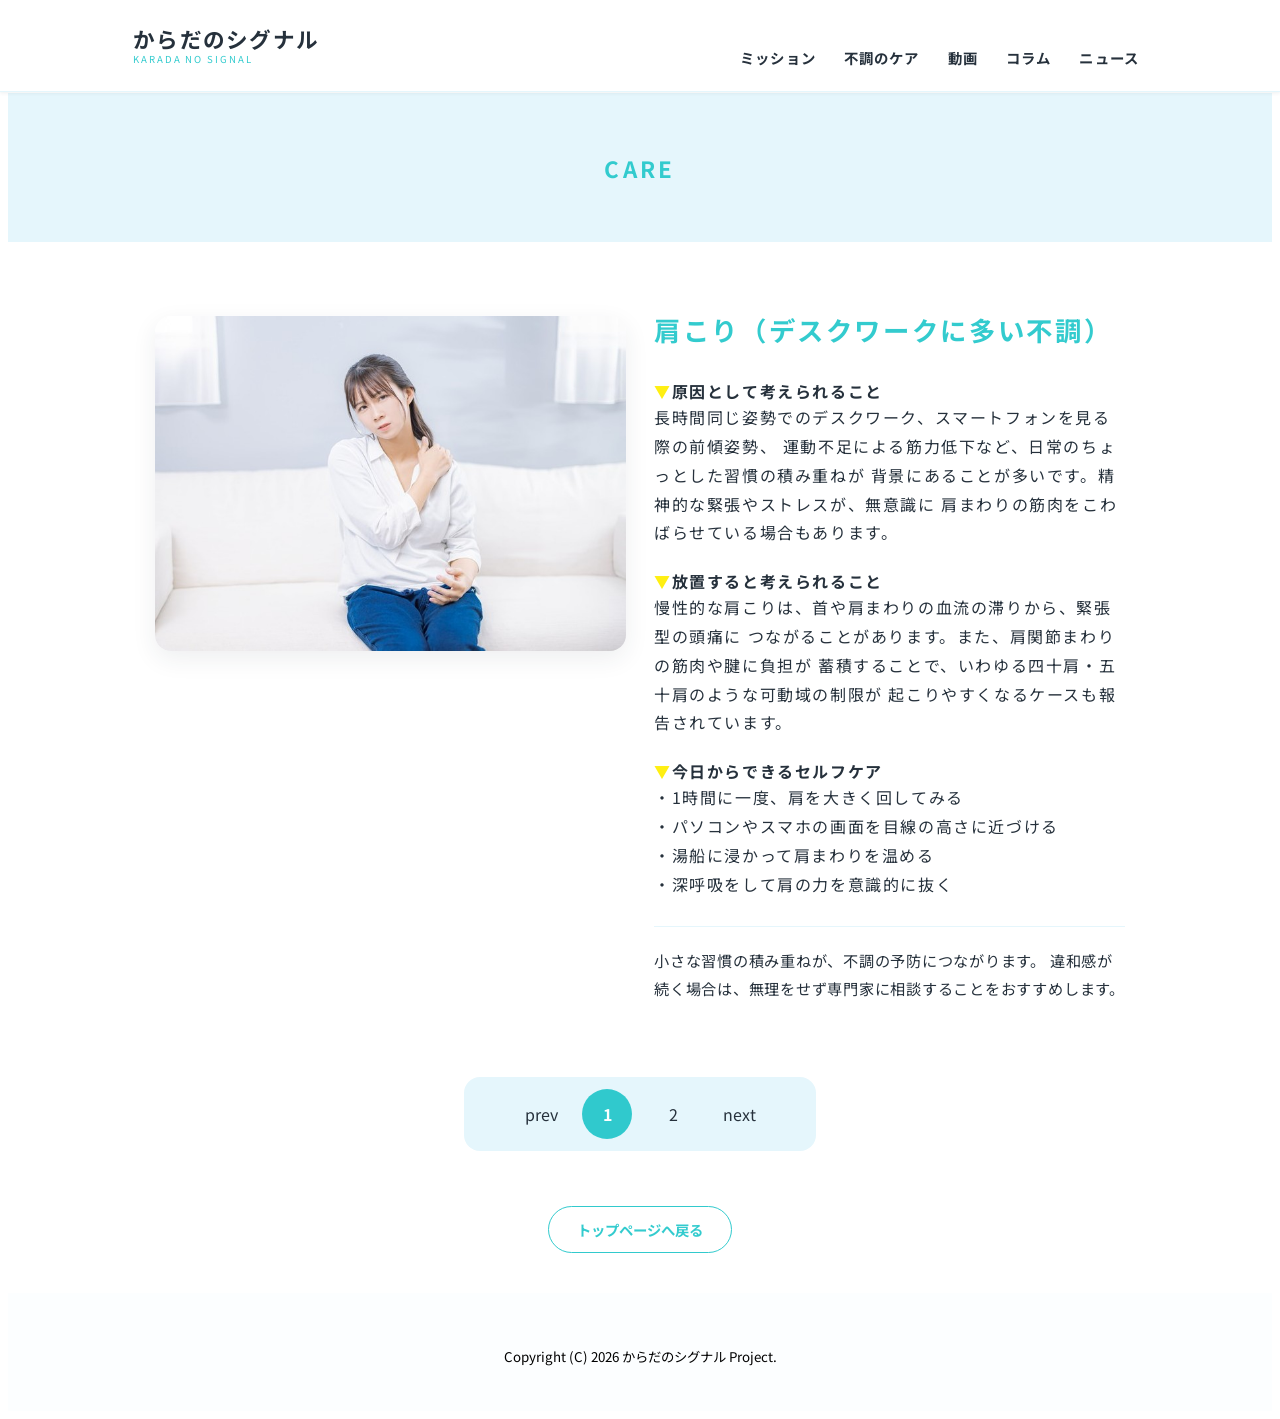
==== profile1.html @ 2588090e "first commit" ====
<!DOCTYPE html>
<html lang="ja">
<head>
    <meta charset="UTF-8">
    <meta name="viewport" content="width=device-width, initial-scale=1.0">
    <title>CARE1|からだのシグナル</title>
    <link rel="stylesheet" href="index.css">
    
    <link rel="preconnect" href="https://fonts.googleapis.com">
    <link href="https://fonts.googleapis.com/css2?family=Noto+Sans+JP:wght@400;500;700;900&family=Noto+Serif+JP:wght@500;700;900&display=swap" rel="stylesheet">
    <link rel="stylesheet" href="https://cdnjs.cloudflare.com/ajax/libs/font-awesome/6.5.1/css/all.min.css">
</head>

<body id="top">
    <header>
        <div class="header__inner">
            <a href="./index.html#top" class="logomark">
                からだのシグナル
                <small>KARADA NO SIGNAL</small>
            </a>

            <button class="hamburger" id="hamburger" aria-label="メニュー"><i class="fas fa-bars"></i></button>
            <nav class="gnav" id="gnav">

                <ul class="gnav__list">
                    <li class="gnav__item">
                        <a href="./index.html#mission" class="gnav__link">
                            <span class="gnav__EN"><b>MISSION</b></span><br>
                            <span class="gnav__JA">ミッション</span>
                        </a>
                    </li>
                    <li class="gnav__item">
                        <a href="./index.html#profile" class="gnav__link">
                            <span class="gnav__EN"><b>CARE</b></span><br>
                            <span class="gnav__JA">不調のケア</span>
                        </a>
                    </li>
                    <li class="gnav__item">
                        <a href="./index.html#video" class="gnav__link">
                            <span class="gnav__EN"><b>VIDEO</b></span><br>
                            <span class="gnav__JA">動画</span>
                        </a>
                    </li>
                    <li class="gnav__item">
                        <a href="./index.html#topics" class="gnav__link">
                            <span class="gnav__EN"><b>COLUMN</b></span><br>
                            <span class="gnav__JA">コラム</span>
                        </a>
                    </li>
                    <li class="gnav__item">
                        <a href="./index.html#news" class="gnav__link">
                            <span class="gnav__EN"><b>NEWS</b></span><br>
                            <span class="gnav__JA">ニュース</span>
                        </a>
                    </li>
                </ul>

            </nav>
        </div>
    </header>
    
    <main>
        <section class="profile-detail">

                <div class="profile-detail__hero">
                    <div class="profile-detail__inner">
                        <div class="profile-detail__heading">
                            <h2>CARE</h2>
                        </div>
                    </div>
                </div>

                <div class="profile-detail__inner">
                    <div class="profile-detail__content">
                        <div class="profile-detail__photo">
                            <img src="./img/care_katakori.jpg" alt="肩をほぐす人">
                        </div>
                    
                        <div class="profile-detail__body">
                            <h3>肩こり<span>（デスクワークに多い不調）</span></h3>
                            <div class="profile-detail__info">
                                <dl>
                                    <dt><span class="arrow">▼</span>原因として考えられること</dt>
                                    <dd>
                                        長時間同じ姿勢でのデスクワーク、スマートフォンを見る際の前傾姿勢、
                                        運動不足による筋力低下など、日常のちょっとした習慣の積み重ねが
                                        背景にあることが多いです。精神的な緊張やストレスが、無意識に
                                        肩まわりの筋肉をこわばらせている場合もあります。
                                    </dd>
                                    <dt><span class="arrow">▼</span>放置すると考えられること</dt>
                                    <dd>
                                        慢性的な肩こりは、首や肩まわりの血流の滞りから、緊張型の頭痛に
                                        つながることがあります。また、肩関節まわりの筋肉や腱に負担が
                                        蓄積することで、いわゆる四十肩・五十肩のような可動域の制限が
                                        起こりやすくなるケースも報告されています。
                                    </dd>
                                    <dt><span class="arrow">▼</span>今日からできるセルフケア</dt>
                                    <dd>
                                        ・1時間に一度、肩を大きく回してみる<br>
                                        ・パソコンやスマホの画面を目線の高さに近づける<br>
                                        ・湯船に浸かって肩まわりを温める<br>
                                        ・深呼吸をして肩の力を意識的に抜く
                                    </dd>
                                </dl>
                            </div>
                            <p class="profile-detail__note">
                                小さな習慣の積み重ねが、不調の予防につながります。
                                違和感が続く場合は、無理をせず専門家に相談することをおすすめします。
                            </p>
                        </div>

                    </div>
                </div>

            <!-- ページナビゲーション -->
            <nav class="page-nav__profile">
                <div class="page-nav__list">
                    <a class="page-nav__item page-nav__item--prev" href="#">prev</a>
                    <span class="page-nav__item page-nav__item--current">1</span>
                    <a class="page-nav__item" href="profile2.html">2</a>
                    <a class="page-nav__item page-nav__item--next" href="profile2.html">next</a>
                </div>
            </nav>
            
        </section>

        <div class="toppage-wrap">
            <a href="./index.html#top" class="toppage">
                トップページへ戻る
            </a>
        </div>
    </main>

    <footer class="footer">
        <div class="footer__inner">
            <small>Copyright (C) 2026 からだのシグナル Project.</small>
        </div>
    </footer>

    <script>
        const hamburger = document.getElementById('hamburger');
        const gnav = document.getElementById('gnav');
        hamburger.addEventListener('click', function(){
            gnav.classList.toggle('is-open');
            // const icon = hamburger.querySelector('i');
            // icon.classList.toggle('fa-bars');
            // icon.classList.toggle('fa-xmark');
        })

        const gnavLinks = gnav.querySelectorAll('a');
        gnavLinks.forEach(function (link) {
            link.addEventListener('click', function () {
                gnav.classList.remove('is-open');
            });
        });
    </script>

</body>
</html>
---- index.css ----
@charset "utf-8";

:root{
    /* からだのシグナル - デザイントークン（爽やかポップ版） */
    --color-primary: #24c7caee;       /* ブルーグリーン（メイン） */
    --color-primary-soft: #e5f6fc;  /* ブルーの淡色（セクション背景） */
    --color-primary-deep: #017177c8;     /* ディープ（サブ） */
    --color-accent: #ffef12;        /* イエロー（アクセント・警鐘） */
    --color-accent-text: #7A5400;   /* 黄色背景の上で使う濃色テキスト */
    --color-bg-warm: #fff8de;       /* イエローの淡色（セクション背景） */
    --color-bg-soft: #FFFFFF;       /* ベース背景（白） */
    --color-surface: #FFFFFF;       /* カード面 */
    --color-text: #26313C;          /* 濃紺グレーのテキスト */
}

html{
    font-size: 16px;
}

body{
    font-family: "Noto Sans JP", sans-serif;
    padding-top: 85px;
}

header{
    position: fixed;
    top: 0;
    left: 0;
    width: 100%;
    height: 92px;
    background: var(--color-surface);
    z-index: 100;
    border-bottom: 1px solid var(--color-primary-soft);
    box-sizing: border-box;
    box-shadow: 0 1px 4px rgba(38, 49, 60, 0.08);
}

.header__inner{
    max-width: 1018px; /* 1018px以下の時はウィンドウ幅に対して可変 */
    height: 100%;
    margin: 0 auto;
    padding: 0 6px 0px 2px;
     box-sizing: border-box;
    display: flex;
    justify-content: space-between;
    align-items: center;
}

.logomark{
    display: block;
    text-decoration: none;
    font-family: "M PLUS Rounded 1c", "Noto Sans JP", sans-serif;
    font-size: 1.35rem;
    font-weight: 700;
    letter-spacing: 0.06em;
    color: var(--color-text);
    line-height: 1.2;
}
.logomark small{
    display: block;
    font-family: "Noto Sans JP", sans-serif;
    font-size: 0.6rem;
    font-weight: 400;
    letter-spacing: 0.2em;
    color: var(--color-primary);
    margin-top: 2px;
}

.gnav__list {
    display: flex;
    justify-content: flex-end;
    list-style: none;
    align-items: center;
    margin: 0;
    padding: 0;
    box-sizing: border-box;
    gap: clamp(4px, 1.6vw, 20px);
}

.gnav__item {
    text-align: center;
    position: relative;
    padding: 0;
}

.gnav__link {
    display: block;
    text-align: center;
    padding: 8px 4px;
    text-decoration: none;
    color: var(--color-text);
    position: relative;
}
.gnav__EN{
    display: none;
}
.gnav__link b{
    font-weight: 400;
}
.gnav__link:hover{
    color: var(--color-primary);
}
.gnav__link::after{
    content: "";
    position: absolute;
    left: 50%;
    bottom: -2px;
    width: 0;
    height: 2px;
    background-color: var(--color-primary);
    transition: width 0.2s ease, left 0.2s ease;
}
.gnav__link:hover::after{
    width: 100%;
    left: 0;
}

.gnav__JA {
    display: block;
    font-size: 0.9rem;
    font-weight: 700;
    letter-spacing: 0.08em;
    color: inherit;
    font-family: "M PLUS Rounded 1c", "Noto Sans JP", sans-serif;
}

.gnav__item::before,
.gnav__item:last-child:after {
    content: none;
}

/* main */
.hero__split{
    display: grid;
    grid-template-columns: 1.2fr 1fr;
    min-height: 480px;
}
.hero__split .hero__img{
    width: 100%;
    height: 100%;
    object-fit: cover;
}

.hero__panel{
    display: flex;
    align-items: center;
    justify-content: center;
    background-color: var(--color-primary-soft);
    padding: 40px;
}
.hero__panel .hero__catch{
    color: var(--color-text);
    text-shadow: none;
    text-align: center;
}
.hero__catch{
    font-weight: 900;
    font-family: "M PLUS Rounded 1c", "Noto Sans JP", sans-serif;
    font-size: clamp(1.4rem, 1rem + 2.4vw, 3rem);
    letter-spacing: 0.1em;
    line-height: 1.4;
}
.hero__catch small{
    display: none;
}


.mission{
    background-color: var(--color-bg-soft);
    padding: 0;
}

.mission__inner{
    max-width: 1018px;
    box-sizing: border-box;
    margin: 0 auto;
    padding: 0;
}

.mission__blue{
    background-color: var(--color-primary);
}

    .mission__blue .mission__inner{
        padding: 48px 20px;
        display: block;
    }

    .mission__medal{
        flex-shrink: 0;
        display: inline-flex;
        align-items: center;
        gap: 8px;
        width: auto;
        height: auto;
        padding: 10px 20px;
        border: none;
        border-radius: 999px;
        background-color: rgba(255,255,255,0.18);
        color: var(--color-surface);
        line-height: 1;
    }
    .mission__medal-icon{
        font-size: 1.1rem;
        margin-bottom: 0;
    }
    .mission__medal-label{
        font-size: 0.62rem;
        letter-spacing: 0.15em;
        font-weight: 700;
    }
    .mission__text{
        color: var(--color-surface);
        font-family: "M PLUS Rounded 1c", "Noto Sans JP", sans-serif;
        text-align: center;
        max-width: 720px; /* 1行の文字数を制限して読みやすくする */
        margin: 0 auto;
    }
    /* .mission__text-1st, */
    .mission__text-2nd{
        font-size: clamp(1.2rem, 1.025rem + 0.466vw, 1.5rem);
        color: var(--color-surface);
        font-weight: 500;
        line-height: 2;
        letter-spacing: 0.03em;
    }
    .mission__text-large1{
        font-size: 1.15em;
        color: var(--color-accent);
        letter-spacing: 0.02em;
    }

.mission__lime{
    background-color: var(--color-bg-warm);
    padding: 60px 0 64px;
    text-align: center;
}
.mission__lime .mission__inner{
    /* CARE/COLUMNのinnerと同じ考え方で中身だけ幅を制限 */
    text-align: center;
}

    .mission__catch{
        font-size: clamp(1.5rem, 1.1rem + 1.8vw, 2.4rem);
        font-weight: 700;
        color: var(--color-text);
        letter-spacing: 0.06em;
        font-family: "M PLUS Rounded 1c", "Noto Sans JP", sans-serif;
        margin: 0;
        padding-bottom: 16px;
        line-height: 1.6;
        text-align: center;
    }

    .mission__point{
        margin-top: 10px;
        text-align: left;
    }

        .mission__point-badge{
            display: inline-flex;
            align-items: center;
            gap: 8px;
            margin-bottom: 10px;
            padding: 8px 20px;
            border-radius: 999px;
            background-color: var(--color-bg-soft);
            color: var(--color-primary-deep);
            font-weight: 700;
            font-size: 0.85rem;
            letter-spacing: 0.1em;
        }
        .mission__point-badge i{
            font-size: 1rem;
        }

        .mission__point-box{
            position: relative;
            background-color: var(--color-surface);
            padding: 32px clamp(20px, 4vw, 44px) 32px;
            color: var(--color-text);
            font-size: clamp(1.05rem, 0.95rem + 0.5vw, 1.3rem);
            line-height: 1.9;
            text-align: left;
            letter-spacing: 0.03em;
            font-family: "M PLUS Rounded 1c", "Noto Sans JP", sans-serif;
            border-radius: 20px;
            box-shadow: 0 10px 26px rgba(0, 0, 0, 0.08);
        }

        .mission__point-label{
            display: inline-flex;
            align-items: center;
            position: absolute;
            top: -16px;
            left: 28px;
            background-color: var(--color-primary);
            color: var(--color-surface);
            font-weight: 700;
            font-size: 0.8rem;
            letter-spacing: 0.15em;
            padding: 7px 22px;
            border-radius: 999px;
            box-shadow: 0 6px 14px rgba(30, 155, 215, 0.3);
        }

        .mission__point-text{
            padding: 0;
            margin: 0 0 14px;
            text-align: center;
        }
        .u-mark{
            font-weight: 700;
            color: var(--color-primary);
        }
        .point-text-small{
            font-size: clamp(0.8rem, 0.75rem + 0.25vw, 0.92rem);
            text-align: center;
            margin-top: 12px;
            letter-spacing: 0.06em;
            font-family: "M PLUS Rounded 1c", "Noto Sans JP", sans-serif;
            display: block;
            width: 100%;
            color: #6b7580;
        }

        .mission__point-note{
            margin-top: 20px;
            font-size: clamp(0.85rem, 0.8rem + 0.3vw, 1rem);
            color: #585858;
            background-color: var(--color-primary-soft);
            border-radius: 14px;
            padding: 16px 20px;
            text-align: left;
            letter-spacing: 0.02em;
            font-family: "Noto Sans JP";
            line-height: 1.7;
        }

        .mission__btn,
        .cta__btn{
            display: inline-block;
            margin-top: 32px;
            padding: 18px 44px;
            background-color: var(--color-primary);
            color: var(--color-surface);
            font-family: "M PLUS Rounded 1c", "Noto Sans JP", sans-serif;
            font-size: 1.05rem;
            letter-spacing: 0.1em;
            text-decoration: none;
            border-radius: 999px;
            transition: background-color 0.2s ease, transform 0.2s ease;
        }
        .mission__btn:hover,
        .cta__btn:hover{
            background-color: var(--color-primary-deep);
            transform: translateY(-2px);
        }


.profile{
    background-color: var(--color-primary-soft);
    padding: 50px 0 60px;
}

    .profile__inner{
        max-width: 1018px;
        margin: 0 auto;
        padding: 0 0;
        box-sizing: border-box;
    }

        /* .profile__heading{
            display: flex;
            align-items: center;
            gap: 16px;
        } */

        .profile__heading-deco{
            display: block;
        }

            .profile__heading h2{
                font-family: "M PLUS Rounded 1c", "Noto Sans JP", sans-serif;
                font-size: 2.4rem;
                font-weight: 800;
                color: var(--color-text);
                letter-spacing: 0.04em;
                margin: 0;
                line-height: 1.2;
            }

            .profile__heading-deco::before{
                content: "不調から探す";
                display: inline-block;
                margin-bottom: 10px;
                padding: 4px 14px;
                background-color: var(--color-bg-soft);
                color: var(--color-primary-deep);
                font-size: 0.75rem;
                font-weight: 700;
                letter-spacing: 0.15em;
                border-radius: 999px;
            }

            .profile__heading-deco::after{
                content: none;
            }

            .profile__lead{
                margin-top: 8px;
                margin-bottom: 38px;
                font-size: 1.1rem;
                color: var(--color-text);
            }

        .profile__6cards{
            display: grid;
            grid-template-columns: repeat(3, 1fr);
            gap: 50px 36px;
        }

        .profile__card-link{
            display: flex;
            flex-direction: column;
            height: 100%;
            text-decoration: none;
            color: inherit;
        }

            .profile__card{
                background-color: var(--color-surface);
                box-sizing: border-box;
                border-radius: 20px;
                overflow: hidden;
                box-shadow: 0 8px 24px rgba(38, 49, 60, 0.08);
                transition: transform 0.2s ease, box-shadow 0.2s ease;
            }
            .profile__card-link:hover .profile__card{
                transform: translateY(-6px);
                box-shadow: 0 16px 32px rgba(38, 49, 60, 0.14);
            }
            .profile__photo{
                width: 100%;
                aspect-ratio: 4 / 3;
                object-fit: cover;
                display: block;
            }
            .profile__name{
                font-size: 1.1rem;
                font-weight: 700;
                color: var(--color-text);
                padding: 18px 20px 0;
                margin-top: 0;
            }
            .profile__kana{
                display: block;
                margin-top: 2px;
                font-size: 0.75rem;
                font-weight: 400;
                letter-spacing: 0;
                color: #8b95a1;
            }
            .profile__arrow{
                display: none;
            }
            .profile__caption{
                font-size: 0.92rem;
                color: var(--color-text);
                padding: 8px 20px 20px;
                line-height: 1.6;
                letter-spacing: 0.02em;
            }

        .profile__footer{
            margin-top: 48px;
            text-align: center;
            font-size: 1.3rem;
            font-weight: 700;
            color: var(--color-text);
        }


.video{
    background-color: var(--color-bg-soft);
    padding: 50px 0 98px;
}

    .video__inner{
        max-width: 1018px;
        margin: 0 auto;
        padding: 0 0;
        box-sizing: border-box;
    }

        /* .video__heading{
            display: flex;
            align-items: center;
            gap: 16px;
        } */

        .video__heading-deco{
            display: block;
        }

            .video__heading h2{
                font-family: "M PLUS Rounded 1c", "Noto Sans JP", sans-serif;
                font-size: 2.4rem;
                font-weight: 800;
                color: var(--color-text);
                letter-spacing: 0.04em;
                margin: 0;
                line-height: 1.2;
            }

            .video__heading-deco::before{
                content: "動画で見る";
                display: inline-block;
                margin-bottom: 10px;
                padding: 4px 14px;
                background-color: var(--color-primary-soft);
                color: var(--color-primary-deep);
                font-size: 0.75rem;
                font-weight: 700;
                letter-spacing: 0.15em;
                border-radius: 999px;
            }

            .video__lead{
                font-size: 1.05rem;
                color: var(--color-text);
                margin: 8px 0 38px;
            }

        .video__4vids{
            display: grid;
            grid-template-columns: repeat(2, 1fr);
            gap: 68px 44px;
        }
        .video__placeholder{
            position: relative;
            width: 100%;
            max-width: 860px;
            aspect-ratio: 16 / 9;
            margin: 0 auto;
            border-radius: 20px;
            overflow: hidden;
            box-shadow: 0 8px 24px rgba(38, 49, 60, 0.1);
        }
        .video__placeholder-img{
            width: 100%;
            height: 100%;
            object-fit: cover;
            display: block;
            filter: brightness(0.55);
        }
        .video__placeholder-text{
            position: absolute;
            inset: 0;
            display: flex;
            align-items: center;
            justify-content: center;
            flex-direction: column;
            color: var(--color-surface);
            font-weight: 700;
            font-size: 0.9rem;
            line-height: 1.8;
            text-align: center;
            letter-spacing: 0.05em;
        }

            .video__caption{
                max-width: 860px;
                margin: 12px auto 0;
                text-align: center;
                font-size: 0.95rem;
                color: #8b95a1;
            }


.topics{
    padding: 50px 0 80px;
    background-color: var(--color-primary-soft);
}

    .topics__inner{
        max-width: 1018px;
        margin: 0 auto;
        padding: 0 0;
        box-sizing: border-box;
    }

        .topics__heading{
        display: block;
        }

            .topics__heading h2{
                font-family: "M PLUS Rounded 1c", "Noto Sans JP", sans-serif;
                font-size: 2.4rem;
                font-weight: 800;
                color: var(--color-text);
                letter-spacing: 0.04em;
                margin: 0;
                line-height: 1.2;
            }

            .topics__heading::before{
                content: "コラム";
                display: inline-block;
                margin-bottom: 10px;
                padding: 4px 14px;
                background-color: var(--color-surface);
                color: var(--color-primary-deep);
                font-size: 0.75rem;
                font-weight: 700;
                letter-spacing: 0.15em;
                border-radius: 999px;
            }

            .topics__heading::after{
                content: none;
            }

            .topics__lead{
                margin-top: 8px;
                margin-bottom: 38px;
                font-size: 1.1rem;
                color: var(--color-text);
            }

        .topics__3cards{
            display: grid;
            grid-template-columns: repeat(3, 1fr);
            gap: 32px;
            margin-top: 28px;
        }

        .topics__card-link{
            display: block;
            text-decoration: none;
            color: inherit;
        }

            .topics__card{
                background-color: var(--color-surface);
                box-sizing: border-box;
                padding: 0;
                border-radius: 20px;
                overflow: hidden;
                box-shadow: 0 8px 24px rgba(38, 49, 60, 0.08);
                transition: transform 0.2s ease, box-shadow 0.2s ease;
            }
            .topics__card-link:hover .topics__card{
                transform: translateY(-6px);
                box-shadow: 0 16px 32px rgba(38, 49, 60, 0.14);
            }

            .topics__photo{
                width: 100%;
                aspect-ratio: 4 / 3;
                object-fit: cover;
                display: block;
            }

        .topics__photowrap{
            position: relative;   /* new画像の絶対配置の基準にする */
            line-height: 0;
        }

        .topics__photowrap::after{
            content: "";
            position: absolute;
            inset: 0;
            background-image: linear-gradient(rgba(255,255,255,0.2), rgba(255,255,255,0.2));
            opacity: 0;
            transition: 0.3s ease;  /* 変化を滑らかに */
        }

        .topics__card:hover .topics__photowrap::after{
            opacity: 1; /* ホバー時だけ表示 */
        }

            .topics__new{
                position: absolute;
                top: 14px;
                left: 14px;
                z-index: 2;
                padding: 4px 14px;
                background-color: var(--color-accent);
                color: var(--color-accent-text);
                font-size: 0.75rem;
                letter-spacing: 0.1em;
                font-weight: 700;
                border-radius: 999px;
            }

            .topics__caption{
                font-size: 1rem;
                font-weight: 700;
                color: var(--color-text);
                padding: 16px 20px 20px;
                line-height: 1.6;
            }


.cta{
    background-color: var(--color-bg-warm);
    padding: 12px 0 54px;
    text-align: center;
}

.cta__inner{
    max-width: 1018px;
    margin: 0 auto;
    padding: 0 0;
    box-sizing: border-box;
}

    .cta__heading{
        font-size: 1.7rem;
        font-weight: 900;
        color: var(--color-text);
        line-height: 1.5;
        font-feature-settings: "palt";
        letter-spacing: -0.05em;
        font-family: "M PLUS Rounded 1c", "Noto Sans JP", sans-serif;
    }
    .cta__heading::first-line{
        letter-spacing: 0.15em;
    }

    .cta__catch{
        margin-top: 20px;
        display: flex;
        justify-content: center;
        align-items: center;
        gap: 12px;
    }

    .cta__catch--text{
        font-size: 1.7rem;
        color: var(--color-text);
        line-height: 1.3;
        text-align: center;
        letter-spacing: 0.12em;
        font-family: "M PLUS Rounded 1c", "Noto Sans JP", sans-serif;
        margin: -8px 0;
    }



.news{
    background-color: var(--color-primary-soft);
    padding: 48px 0 64px;
}

.news__inner{
    max-width: 1018px;
    margin: 0 auto;
    padding: 0 0;
    box-sizing: border-box;
}

    .news__heading{
        display: block;
        margin-bottom: 12px;
    }

    .news__heading h2{
        font-family: "M PLUS Rounded 1c", "Noto Sans JP", sans-serif;
        font-size: 2.4rem;
        font-weight: 800;
        color: var(--color-text);
        letter-spacing: 0.04em;
        margin: 0;
        line-height: 1.2;
    }

    .news__heading::before{
        content: "最新情報";
        display: inline-block;
        margin-bottom: 10px;
        padding: 4px 14px;
        background-color: var(--color-bg-soft);
        color: var(--color-primary-deep);
        font-size: 0.75rem;
        font-weight: 700;
        letter-spacing: 0.15em;
        border-radius: 999px;
    }

    .news__heading::after{
        content: none;
    }

        .news__list{
            list-style: none;
            padding-left: 0;
            margin-top: 24px;
        }

        .news__item{
            text-align: left;
            padding: 24px;
            border-radius: 16px;
            background-color: var(--color-bg-soft);
        }

            .news__date{
                display: block;
                color: var(--color-primary);
                font-weight: 700;
                letter-spacing: 0.1em;
                font-size: 0.85rem;
            }

            .news__date em{
                font-style: normal;
                color: var(--color-accent-text);
                background-color: var(--color-accent);
                padding: 1px 8px;
                border-radius: 999px;
                margin-left: 6px;
                font-size: 0.75rem;
            }

            .news__title{
                margin-top: 10px;
                color: var(--color-text);
                font-weight: 700;
                font-size: 1.05rem;
                letter-spacing: 0.02em;
            }

            .news__text{
                margin-top: 6px;
                margin-bottom: 0;
                color: var(--color-text);
                line-height: 1.7;
                font-size: 0.9rem;
                overflow-wrap: break-word;
            }


.pagetop-wrap{
    position: fixed;
    right: 20px;
    bottom: 20px;
    z-index: 90;
}
.pagetop{
    display: inline-flex;
    align-items: center;
    justify-content: center;
    width: 48px;
    height: 48px;
    border-radius: 50%;
    background-color: var(--color-primary);
    color: var(--color-surface);
    font-size: 1rem;
    box-shadow: 0 6px 16px rgba(38, 49, 60, 0.2);
    transition: background-color 0.2s ease, transform 0.2s ease;
}
.pagetop:hover{
    background-color: var(--color-primary-deep);
    transform: translateY(-3px);
}


.footer{
    background-color: rgba(251, 254, 255, 0.602);
    padding: 38px 0 32px;
}
.footer__inner{
    max-width: 1018px;
    margin: 0 auto;
    padding: 12px 20px;
    box-sizing: border-box;
    text-align: center;
}

.footer__logo{
    font-family: "M PLUS Rounded 1c", "Noto Sans JP", sans-serif;
    font-weight: 700;
    font-size: 1.1rem;
    color: var(--color-text);
    margin: 0;
}
.footer__logo-En{
    display: block;
    margin: 0 0 24px;
    font-size: 0.6rem;
    letter-spacing: 0.15em;
    color: var(--color-primary);
}
.footer__nav{
    display: flex;
    justify-content: center;
    flex-wrap: wrap;
    gap: 20px;
    list-style: none;
    padding: 0;
    margin: 0 0 24px;
}
.footer__nav a{
    color: var(--color-text);
    text-decoration: none;
    font-size: 0.85rem;
    font-weight: 500;
}
.footer__nav a:hover{
    color: var(--color-primary);
}
.footer__copyright{
    color: #8b95a1;
    font-size: 0.8rem;
}





/* ==================
   プロフィール詳細ページ
================== */
.profile-detail{
    padding-bottom: 0;
}

.profile-detail__hero{
    background-color: var(--color-primary-soft);
    padding: 40px 0;
    margin-bottom: 66px;
}

.profile-detail__inner{
    max-width: 1018px;
    width: 100%;
    margin: 0 auto;
    padding: 0 24px;
    box-sizing: border-box;
}

    .profile-detail__heading{
        display: block;
        text-align: center;
    }

    .profile-detail__heading h2{
        font-size: 1.4rem;
        font-weight: 700;
        color: var(--color-primary);
        letter-spacing: 0.15em;
    }

        .profile-detail__content{
            display: grid;
            grid-template-columns: 1fr 1fr;
            gap: 28px;
            align-items: start;
        }

        .profile-detail__photo{
            margin-top: 8px;
            min-width: 0; /* グリッドアイテムがはみ出さないためのおまじない */
        }
        .profile-detail__photo img{
            width: 100%;
            height: auto;
            display: block;
            border-radius: 16px; /* トップページのカードと言語を合わせる */
            box-shadow: 0 8px 24px rgba(38, 49, 60, 0.08);
        }

        .profile-detail__body{
            margin-top: 2px;
            min-width: 0;
        }
        .profile-detail__body h3{
            font-size: 1.65rem;
            font-weight: 700;
            color: var(--color-primary);
            margin-top: 0;
            margin-bottom: 30px;
            letter-spacing: 0.1em;
        }

            /* .profile-detail__info dl{
                display: grid;
                grid-template-columns: auto 1fr;
                gap: 8px 16px;
                align-items: baseline;
            } */
            .profile-detail__info dt{
                font-size: 1rem;
                color: var(--color-text);
                font-weight: 700;
                margin-top: 22px;
                letter-spacing: 0.1em;
            }
            .profile-detail__info dd{
                font-size: 1rem;
                color: var(--color-text);
                line-height: 1.8;
                margin-left: 0;
                letter-spacing: 0.1em;
            }
            .arrow{
                color: var(--color-accent);
            }
            .profile-detail__note{
                margin-top: 28px;
                padding-top: 20px;
                border-top: 1px solid var(--color-primary-soft);
                font-size: 0.95rem;
                line-height: 1.8;
                color: var(--color-text);
                letter-spacing: 0.05em;
            }


    .page-nav__profile{
        text-align: center;
        margin: 40px 0 0;
        padding: 20px 0;
    }

    .page-nav__list{
        display: inline-block;
        padding: 12px 44px;
        background-color: var(--color-primary-soft);
        border-radius: 16px;
    }

    .page-nav__item{
        font-size: 1em;
        line-height: 50px;
        display: block;
        float: left;
        transition: 400ms ease;
        color: var(--color-text);
        border-radius: 50%;
        width: 50px;
        height: 50px; /* 円の形 */
        margin: 0px 0.5em;
        text-align: center;
        text-decoration: none;
    }

    .page-nav__item:hover,
    .page-nav__item--current{
        font-weight: bold;
        color: var(--color-surface);
        background-color: var(--color-primary);
    }

    .page-nav__item--prev:hover,
    .page-nav__item--next:hover{
        color: var(--color-primary);
        background-color: transparent;
    }


.toppage-wrap{
    max-width: 1018px;
    margin: 30px auto 30px;
    padding: 0 30px 10px;
    text-align: center;
}
.toppage{
    display: inline-flex;
    align-items: center;
    gap: 6px;
    padding: 12px 28px;
    border: 1.5px solid var(--color-primary);
    border-radius: 999px;
    color: var(--color-primary);
    text-decoration: none;
    font-weight: 700;
    font-size: 0.9rem;
    transition: background-color 0.2s ease, color 0.2s ease;
}
.toppage:hover{
    background-color: var(--color-primary);
    color: var(--color-surface);
}





/* ==================
   トピックス詳細ページ
================== */
.topics-detail{
    padding-bottom: 0;
}

.topics-detail__hero{
    background-color: var(--color-secondary-soft);
    padding: 40px 0;
    margin-bottom: 66px;
}

.topics-detail__inner{
    max-width: 1018px;
    margin: 0 auto;
    padding: 0 0;
    box-sizing: border-box;
}

    .topics-detail__heading{
        display: block;
        text-align: center;
    }

    .topics-detail__heading h2{
        font-size: 1.4rem;
        font-weight: 700;
        color: var(--color-primary);
        letter-spacing: 0.15em;
    }

        .topics-detail__content{
            display: grid;
            grid-template-columns: 1fr 1fr;
            gap: 28px;
            align-items: start;
        }

            .topics-detail__photo{
                margin-top: 8px;
                min-width: 0;
            }
            .topics-detail__photo img{
                width: 100%;
                height: auto;
                display: block;
                border-radius: 16px; /* トップページのカードと言語を合わせる */
            box-shadow: 0 8px 24px rgba(38, 49, 60, 0.08);
            }

            .topics-detail__body{
                margin-top: 2px;
                margin-bottom: 60px;
                min-width: 0;
            }
            .topics-detail__body h3{
                font-size: 1.54rem;
                font-weight: 700;
                color: var(--color-primary);
                margin-top: 0;
                /* margin-bottom: 5px; */
                letter-spacing: 0.05em;
                line-height: 1.2;
            }
            .topics-detail__para{
                line-height: 1.55;
                letter-spacing: 0.11em;
                margin-top: 28px;
            }
            .marker{
                background: linear-gradient(transparent 55%, rgba(255, 199, 44, 0.45) 55%);
                font-weight: 700;
            }
    
        .page-nav__topics{
        text-align: center;
        margin: 0 0;
        padding: 5px 0;
    }





/* =============================================
   レスポンシブ対応（SP） - ブレークポイント 768px
   ============================================= */  
  .hamburger{
    display: none;
    background: none;
    border: none;
    cursor: pointer;
    padding: 4px;
    color: #595757;
    font-size: 1.5rem;
    line-height: 1;
  }
  .hamburger:hover{
    color: #b5b5b6;
  }

  @media screen and (max-width: 768px){

     /* ===== HEADER ===== */
    body {
        padding-top: 85px;
    }

    header {
        height: 92px;
    }

    .header__inner {
        padding: 0 16px;
        position: relative;
    }

    .logomark {
        font-size: 1.1rem;
    }

    .hamburger {
        display: block;
    }

    /* グローバルナビ：縦並びドロワー */
    .gnav {
        display: none;
        position: fixed;
        top: 80px;
        left: 0;
        width: 100vw;
        background: var(--color-surface);
        z-index: 200;
        border-top: 1px solid #eee;
        box-shadow: 0 4px 8px rgba(0,0,0,0.12);
    }
    .gnav.is-open {
        display: block;
    }

    .gnav__list {
        flex-direction: column;
        margin: 0;
        gap: 0;
    }

    .gnav__item {
        min-width: unset;
        width: 100%;
        border-bottom: 1px solid #eee;
        text-align: center;
    }

    .gnav__item::before,
    .gnav__item:last-child::after {
        display: none;
    }

    .gnav__link {
        padding: 14px 20px;
        display: block;
    }

    /* ===== HERO ===== */
    .hero__img{
        width: 100%;
        /* height: auto; */
        /* display: block; */
        translate: 0 0;
    }
    /* .hero__catch {
        はみ出しても文字を潰さない設定
        white-space: nowrap; 
        bottom: 28px;
        top: calc(14.5vw + 120px); 
        font-size: clamp(1.3rem, 7.3vw + 0.75rem, 4.25rem);   
        transform: translate(-50%, 0); 
        width: auto;
        z-index: 10;
    } */


    /* ===== MISSION ===== */
    .mission__inner {
        padding: 0 0;
        margin: 0 20px 0;
    }
    .mission__blue .mission__inner{
        flex-wrap: nowrap;
        padding: 28px 10px;
        gap: 8px;
    }

    .mission__text{
        line-height: 1.7;
    }

    .mission__text-1st,
    .mission__text-2nd{
        font-size: clamp(1rem, 1.4vw + 0.96rem, 1.2rem);
        letter-spacing: 0.2em;
    }
    .mission__text-3rd{
        font-size: clamp(1rem, 1.4vw + 0.96rem, 1.2rem);
        letter-spacing: 0.2em;
    }
    .mission__text-large1{
        font-size: clamp(1rem, 1.4vw + 0.96rem, 1.2rem);
        letter-spacing: 0.2em;
    }
    .mission__text-large2{
        font-size: clamp(1rem, 1.4vw + 0.96rem, 1.2rem);
        letter-spacing: 0.2em;
    }

    .mission__catch{
        padding: 0 35px 0;
    }
    .mission__catch-large{
        font-size: 2.2rem;
    }

    .mission__point-label{
        /* font-size: 1.3rem; */
        font-size: 1.8rem;
        /* padding: 0 20px 6px; */
        padding: 0 48px 7px;
    }
    .mission__point-box{
        padding: 28px 30px 20px;
    }

    .mission__point-text{
        font-size: 1.07rem;
        font-weight: 700;
        text-align: left;
        letter-spacing: 0.1em;
    }
    .mission__point-text br{
        display: none;
    }
    .u-mark{
        text-decoration: none;
    }
    .point-text-small{
        padding-top: 8px;
        letter-spacing: 0.1em;
    }
    .mission__point-note{
        letter-spacing: 0.1em;
        line-height: 1.6;
        border-left: none;
    }
    
    .mission__lime img {
        max-width: 100%;
        height: auto;
    }


    /* ===== PROFILE（トップページ） ===== */
    .profile__inner {
        padding: 0 20px;
        margin-top: -8px;
    }

    .profile__6cards {
        grid-template-columns: 1fr;
        gap: 60px;
        padding: 0 40px;
    }

    .profile__footer {
        font-size: 1.8rem;
        letter-spacing: 0.21em;
        padding: 28px 40px 0;
        margin: 0 0 35px;
    }

    /* ===== VIDEO ===== */
    .video__inner {
        padding: 0 20px;
        margin-top: -8px;
    }

    .video__4vids{
        grid-template-columns: 1fr;
        gap: 60px;
        padding: 0 40px;
    }
    .video__caption {
        margin-left: 0;
        margin-bottom: 50px;
    }

    /* ===== TOPICS（トップページ） ===== */
    .topics__inner {
        padding: 0 20px;
        margin-top: -8px;
    }

    .topics__3cards {
        grid-template-columns: 1fr;
        gap: 60px;
        padding: 0 40px;
    }

    /* ===== CTA ===== */
    .cta__inner {
        padding: 0 20px;
    }

    .cta__heading{
        font-size: 1.1rem;
    }

    .cta__catch {
        flex-direction: row;
        align-items: center;
        gap: 6px;
    }
    .cta__catch--text{
        font-size: 1.1rem;
        margin: 0;
        transform: translate(0, 8px);
        letter-spacing: 0.19em;
    }
    .cta__deco {
        width: 60px;
        height: auto;
        max-width: none;
        flex-shrink: 0;
        margin-top: 26px;
    }

    /* ===== NEWS ===== */
    .news__inner {
        padding: 0 20px;
        margin-top: -8px;
    }

    /* ===== FOOTER ===== */
    .footer__inner {
        padding: 0 20px;
        font-size: clamp(0.9rem, 0.762rem + 0.69vw, 1.2rem);
    }

    .pagetop-wrap {
        padding: 20px 20px 0;
    }


    /* ===== profile1//2 詳細ページ ===== */
    .profile-detail__inner {
        padding: 0 20px;
    }

    .profile-detail__content{
        flex-direction: column;
        gap: 20px;
    }
    .profile-detail__photo{
        width: 100%;
        margin-top: 0;
    }
    .profile-detail__body{
        width: 100%;
    }

    .page-nav__list{
        display: flex;
        justify-content: center;
        align-items: center;
        width: auto;
        box-sizing: border-box;
        margin-left: 20px;
        margin-right: 20px;
        overflow-x: auto;
        gap: 4px;
    } 
    .page-nav__item{
        flex-shrink: 0;
    }

    .toppage-wrap{
        padding: 0 20px 35px;
    }


    /* ===== topics1//2 詳細ページ ===== */
    .topics-detail__inner {
        padding: 0 20px;
    }

    .topics-detail__content{
        grid-template-columns: 1fr;
    }
    .topics-detail__photo{
        margin-bottom: 20px;
    }
    .topics-detail__body h3{
        font-size: 1.3rem;
    }

    .page-nav__topics .page-nav__list {
        justify-content: center;
    }

  } /* end @media 768px */
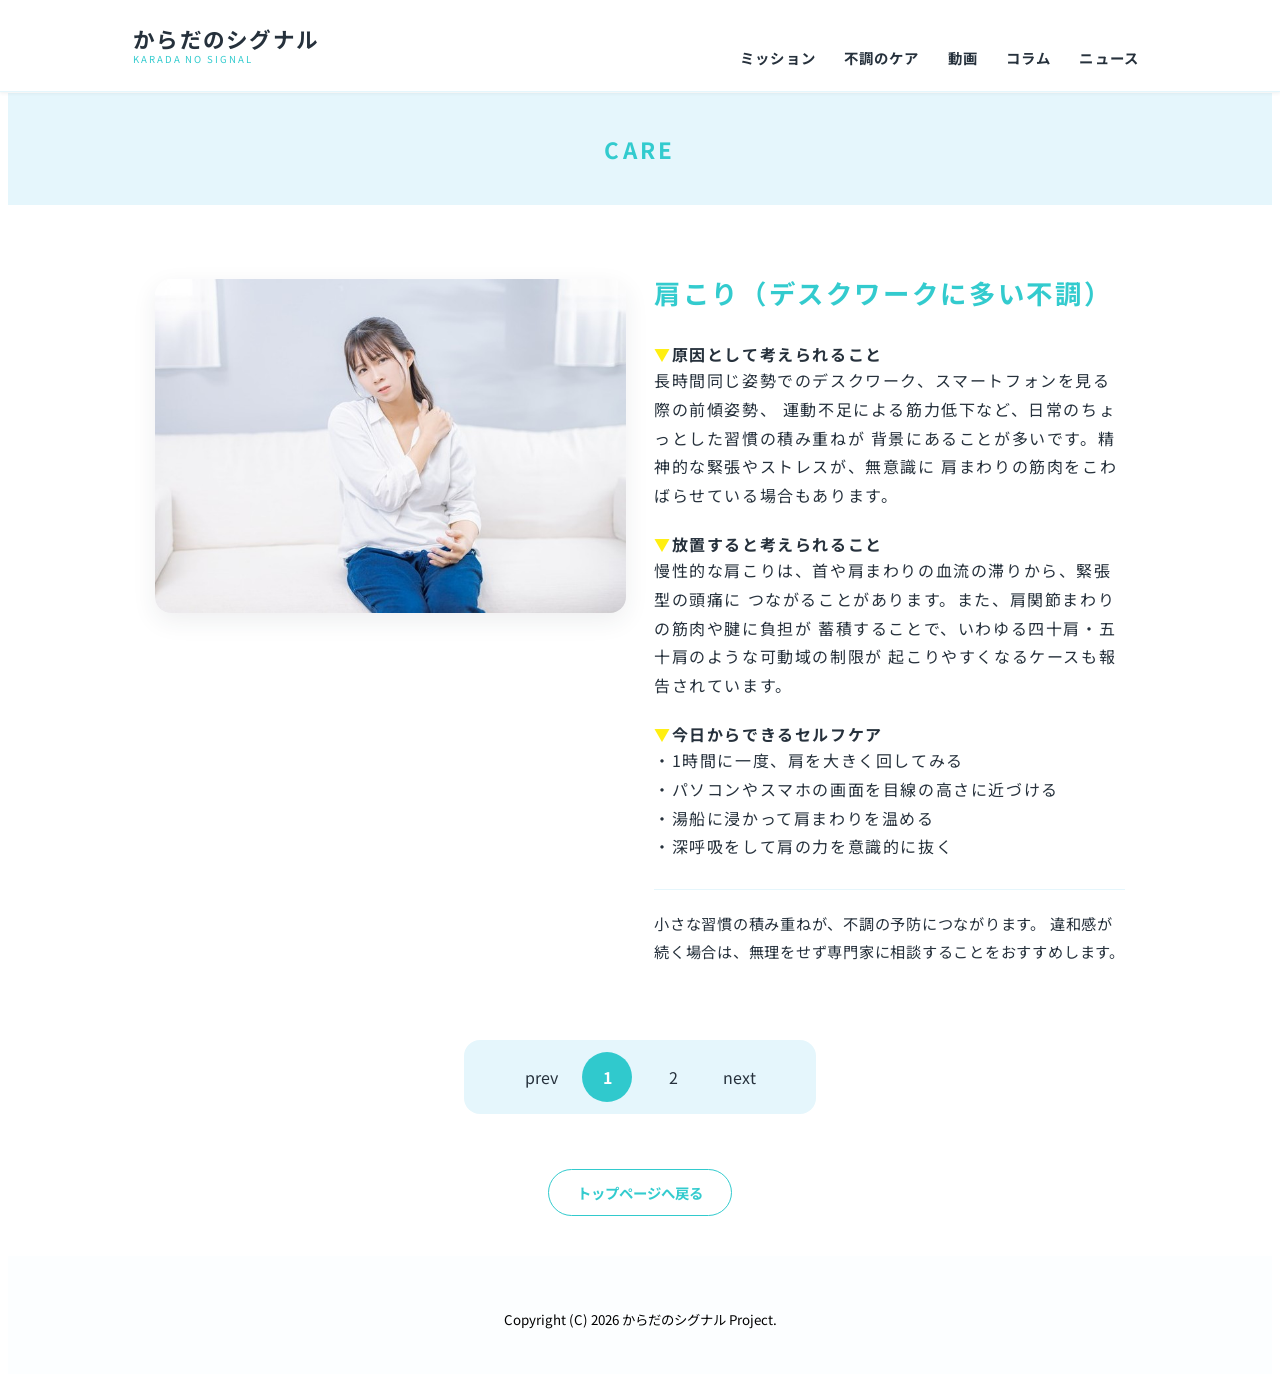
==== commit 110f1e01: "divをsection/articleで置き換え" ====
--- a/profile1.html
+++ b/profile1.html
@@ -60,12 +60,12 @@
     </header>
     
     <main>
-        <section class="profile-detail">
+        <article class="profile-detail">
 
                 <div class="profile-detail__hero">
                     <div class="profile-detail__inner">
                         <div class="profile-detail__heading">
-                            <h2>CARE</h2>
+                            <p class="profile-detail__label">CARE</p>
                         </div>
                     </div>
                 </div>
@@ -77,7 +77,7 @@
                         </div>
                     
                         <div class="profile-detail__body">
-                            <h3>肩こり<span>（デスクワークに多い不調）</span></h3>
+                            <h1>肩こり<span>（デスクワークに多い不調）</span></h1>
                             <div class="profile-detail__info">
                                 <dl>
                                     <dt><span class="arrow">▼</span>原因として考えられること</dt>
@@ -122,7 +122,7 @@
                 </div>
             </nav>
             
-        </section>
+        </article>
 
         <div class="toppage-wrap">
             <a href="./index.html#top" class="toppage">
--- a/index.css
+++ b/index.css
@@ -1,28 +1,50 @@
 @charset "utf-8";
 
-:root{
+:root {
     /* からだのシグナル - デザイントークン（爽やかポップ版） */
-    --color-primary: #24c7caee;       /* ブルーグリーン（メイン） */
-    --color-primary-soft: #e5f6fc;  /* ブルーの淡色（セクション背景） */
-    --color-primary-deep: #017177c8;     /* ディープ（サブ） */
-    --color-accent: #ffef12;        /* イエロー（アクセント・警鐘） */
-    --color-accent-text: #7A5400;   /* 黄色背景の上で使う濃色テキスト */
-    --color-bg-warm: #fff8de;       /* イエローの淡色（セクション背景） */
-    --color-bg-soft: #FFFFFF;       /* ベース背景（白） */
-    --color-surface: #FFFFFF;       /* カード面 */
-    --color-text: #26313C;          /* 濃紺グレーのテキスト */
-}
-
-html{
+    --color-primary: #24c7caee;
+    /* ブルーグリーン（メイン） */
+    --color-primary-soft: #e5f6fc;
+    /* ブルーの淡色（セクション背景） */
+    --color-primary-deep: #017177c8;
+    /* ディープ（サブ） */
+    --color-accent: #ffef12;
+    /* イエロー（アクセント・警鐘） */
+    --color-accent-text: #7A5400;
+    /* 黄色背景の上で使う濃色テキスト */
+    --color-bg-warm: #fff8de;
+    /* イエローの淡色（セクション背景） */
+    --color-bg-soft: #FFFFFF;
+    /* ベース背景（白） */
+    --color-surface: #FFFFFF;
+    /* カード面 */
+    --color-text: #26313C;
+    /* 濃紺グレーのテキスト */
+}
+
+html {
     font-size: 16px;
 }
 
-body{
+body {
     font-family: "Noto Sans JP", sans-serif;
     padding-top: 85px;
 }
 
-header{
+/* スクリーンリーダー専用（見た目には出さない） */
+.u-visually-hidden {
+    position: absolute;
+    width: 1px;
+    height: 1px;
+    padding: 0;
+    margin: -1px;
+    overflow: hidden;
+    clip-path: inset(50%);
+    white-space: nowrap;
+    border: 0;
+}
+
+header {
     position: fixed;
     top: 0;
     left: 0;
@@ -35,18 +57,19 @@
     box-shadow: 0 1px 4px rgba(38, 49, 60, 0.08);
 }
 
-.header__inner{
-    max-width: 1018px; /* 1018px以下の時はウィンドウ幅に対して可変 */
+.header__inner {
+    max-width: 1018px;
+    /* 1018px以下の時はウィンドウ幅に対して可変 */
     height: 100%;
     margin: 0 auto;
     padding: 0 6px 0px 2px;
-     box-sizing: border-box;
+    box-sizing: border-box;
     display: flex;
     justify-content: space-between;
     align-items: center;
 }
 
-.logomark{
+.logomark {
     display: block;
     text-decoration: none;
     font-family: "M PLUS Rounded 1c", "Noto Sans JP", sans-serif;
@@ -56,7 +79,8 @@
     color: var(--color-text);
     line-height: 1.2;
 }
-.logomark small{
+
+.logomark small {
     display: block;
     font-family: "Noto Sans JP", sans-serif;
     font-size: 0.6rem;
@@ -91,16 +115,20 @@
     color: var(--color-text);
     position: relative;
 }
-.gnav__EN{
+
+.gnav__EN {
     display: none;
 }
-.gnav__link b{
+
+.gnav__link b {
     font-weight: 400;
 }
-.gnav__link:hover{
+
+.gnav__link:hover {
     color: var(--color-primary);
 }
-.gnav__link::after{
+
+.gnav__link::after {
     content: "";
     position: absolute;
     left: 50%;
@@ -110,7 +138,8 @@
     background-color: var(--color-primary);
     transition: width 0.2s ease, left 0.2s ease;
 }
-.gnav__link:hover::after{
+
+.gnav__link:hover::after {
     width: 100%;
     left: 0;
 }
@@ -130,725 +159,894 @@
 }
 
 /* main */
-.hero__split{
+.hero__split {
     display: grid;
     grid-template-columns: 1.2fr 1fr;
     min-height: 480px;
 }
-.hero__split .hero__img{
+
+.hero__split .hero__img {
     width: 100%;
     height: 100%;
     object-fit: cover;
 }
 
-.hero__panel{
+.hero__panel {
     display: flex;
     align-items: center;
     justify-content: center;
     background-color: var(--color-primary-soft);
     padding: 40px;
 }
-.hero__panel .hero__catch{
+
+.hero__panel .hero__catch {
     color: var(--color-text);
     text-shadow: none;
     text-align: center;
 }
-.hero__catch{
-    font-weight: 900;
+
+.hero__catch {
+    font-weight: 800;
     font-family: "M PLUS Rounded 1c", "Noto Sans JP", sans-serif;
     font-size: clamp(1.4rem, 1rem + 2.4vw, 3rem);
-    letter-spacing: 0.1em;
-    line-height: 1.4;
-}
-.hero__catch small{
+    letter-spacing: 0.02em;
+    line-height: 1.23;
+}
+
+.hero__catch small {
     display: none;
 }
 
-
-.mission{
+/* ヒーローキャッチ：カビが広がるような不規則フェード */
+.hero__catch-char {
+    display: inline-block;
+    opacity: 0;
+    filter: blur(14px) saturate(0.4);
+    transform: scale(0.78);
+    color: #4a5c52;
+    will-change: opacity, filter, transform, color;
+    vertical-align: baseline;
+}
+
+.hero__catch-char--lead {
+    font-size: 1.14em;
+}
+
+.hero__catch-char--rest {
+    font-size: 0.86em;
+}
+
+/* 1文字だけの孤立改行（例：放 / 置）を防ぐ */
+.hero__catch-nowrap {
+    display: inline-block;
+    white-space: nowrap;
+}
+
+.hero__catch.is-molding .hero__catch-char {
+    animation: hero-mold-in 1.42s cubic-bezier(0.15, 0.85, 0.25, 1) forwards;
+    animation-delay: var(--mold-delay, 0s);
+}
+
+@keyframes hero-mold-in {
+    0% {
+        opacity: 0;
+        filter: blur(16px) saturate(0.2);
+        transform: scale(0.72);
+        color: #3f5548;
+        text-shadow: 0 0 12px rgba(70, 100, 80, 0.45);
+    }
+
+    35% {
+        opacity: 0.45;
+        filter: blur(8px) saturate(0.55);
+        transform: scale(0.9);
+        color: #3a4a42;
+        text-shadow: 0 0 8px rgba(60, 90, 70, 0.3);
+    }
+
+    70% {
+        opacity: 0.85;
+        filter: blur(2px) saturate(0.85);
+        transform: scale(1.02);
+        color: var(--color-text);
+        text-shadow: none;
+    }
+
+    100% {
+        opacity: 1;
+        filter: blur(0) saturate(1);
+        transform: scale(1);
+        color: var(--color-text);
+        text-shadow: none;
+    }
+}
+
+@media (prefers-reduced-motion: reduce) {
+    .hero__catch-char {
+        opacity: 1;
+        filter: none;
+        transform: none;
+        color: inherit;
+        animation: none !important;
+    }
+}
+
+
+.mission {
     background-color: var(--color-bg-soft);
     padding: 0;
 }
 
-.mission__inner{
+.mission__inner {
     max-width: 1018px;
     box-sizing: border-box;
     margin: 0 auto;
     padding: 0;
 }
 
-.mission__blue{
+.mission__blue {
     background-color: var(--color-primary);
 }
 
-    .mission__blue .mission__inner{
-        padding: 48px 20px;
-        display: block;
-    }
-
-    .mission__medal{
-        flex-shrink: 0;
-        display: inline-flex;
-        align-items: center;
-        gap: 8px;
-        width: auto;
-        height: auto;
-        padding: 10px 20px;
-        border: none;
-        border-radius: 999px;
-        background-color: rgba(255,255,255,0.18);
-        color: var(--color-surface);
-        line-height: 1;
-    }
-    .mission__medal-icon{
-        font-size: 1.1rem;
-        margin-bottom: 0;
-    }
-    .mission__medal-label{
-        font-size: 0.62rem;
-        letter-spacing: 0.15em;
-        font-weight: 700;
-    }
-    .mission__text{
-        color: var(--color-surface);
-        font-family: "M PLUS Rounded 1c", "Noto Sans JP", sans-serif;
-        text-align: center;
-        max-width: 720px; /* 1行の文字数を制限して読みやすくする */
-        margin: 0 auto;
-    }
-    /* .mission__text-1st, */
-    .mission__text-2nd{
-        font-size: clamp(1.2rem, 1.025rem + 0.466vw, 1.5rem);
-        color: var(--color-surface);
-        font-weight: 500;
-        line-height: 2;
-        letter-spacing: 0.03em;
-    }
-    .mission__text-large1{
-        font-size: 1.15em;
-        color: var(--color-accent);
-        letter-spacing: 0.02em;
-    }
-
-.mission__lime{
+.mission__blue .mission__inner {
+    padding: 48px 20px;
+    display: block;
+}
+
+.mission__medal {
+    flex-shrink: 0;
+    display: inline-flex;
+    align-items: center;
+    gap: 8px;
+    width: auto;
+    height: auto;
+    padding: 10px 20px;
+    border: none;
+    border-radius: 999px;
+    background-color: rgba(255, 255, 255, 0.18);
+    color: var(--color-surface);
+    line-height: 1;
+}
+
+.mission__medal-icon {
+    font-size: 1.1rem;
+    margin-bottom: 0;
+}
+
+.mission__medal-label {
+    font-size: 0.62rem;
+    letter-spacing: 0.15em;
+    font-weight: 700;
+}
+
+.mission__text {
+    color: var(--color-surface);
+    font-family: "M PLUS Rounded 1c", "Noto Sans JP", sans-serif;
+    text-align: center;
+    max-width: 720px;
+    /* 1行の文字数を制限して読みやすくする */
+    margin: 0 auto;
+}
+
+/* .mission__text-1st, */
+.mission__text-2nd {
+    font-size: clamp(1.2rem, 1.025rem + 0.466vw, 1.5rem);
+    color: var(--color-surface);
+    font-weight: 500;
+    line-height: 2;
+    letter-spacing: 0.03em;
+}
+
+.mission__text-large1 {
+    font-size: 1.15em;
+    color: var(--color-accent);
+    letter-spacing: 0.02em;
+}
+
+.mission__lime {
     background-color: var(--color-bg-warm);
     padding: 60px 0 64px;
     text-align: center;
 }
-.mission__lime .mission__inner{
+
+.mission__lime .mission__inner {
     /* CARE/COLUMNのinnerと同じ考え方で中身だけ幅を制限 */
     text-align: center;
 }
 
-    .mission__catch{
-        font-size: clamp(1.5rem, 1.1rem + 1.8vw, 2.4rem);
-        font-weight: 700;
-        color: var(--color-text);
-        letter-spacing: 0.06em;
-        font-family: "M PLUS Rounded 1c", "Noto Sans JP", sans-serif;
-        margin: 0;
-        padding-bottom: 16px;
-        line-height: 1.6;
-        text-align: center;
-    }
-
-    .mission__point{
-        margin-top: 10px;
-        text-align: left;
-    }
-
-        .mission__point-badge{
-            display: inline-flex;
-            align-items: center;
-            gap: 8px;
-            margin-bottom: 10px;
-            padding: 8px 20px;
-            border-radius: 999px;
-            background-color: var(--color-bg-soft);
-            color: var(--color-primary-deep);
-            font-weight: 700;
-            font-size: 0.85rem;
-            letter-spacing: 0.1em;
-        }
-        .mission__point-badge i{
-            font-size: 1rem;
-        }
-
-        .mission__point-box{
-            position: relative;
-            background-color: var(--color-surface);
-            padding: 32px clamp(20px, 4vw, 44px) 32px;
-            color: var(--color-text);
-            font-size: clamp(1.05rem, 0.95rem + 0.5vw, 1.3rem);
-            line-height: 1.9;
-            text-align: left;
-            letter-spacing: 0.03em;
-            font-family: "M PLUS Rounded 1c", "Noto Sans JP", sans-serif;
-            border-radius: 20px;
-            box-shadow: 0 10px 26px rgba(0, 0, 0, 0.08);
-        }
-
-        .mission__point-label{
-            display: inline-flex;
-            align-items: center;
-            position: absolute;
-            top: -16px;
-            left: 28px;
-            background-color: var(--color-primary);
-            color: var(--color-surface);
-            font-weight: 700;
-            font-size: 0.8rem;
-            letter-spacing: 0.15em;
-            padding: 7px 22px;
-            border-radius: 999px;
-            box-shadow: 0 6px 14px rgba(30, 155, 215, 0.3);
-        }
-
-        .mission__point-text{
-            padding: 0;
-            margin: 0 0 14px;
-            text-align: center;
-        }
-        .u-mark{
-            font-weight: 700;
-            color: var(--color-primary);
-        }
-        .point-text-small{
-            font-size: clamp(0.8rem, 0.75rem + 0.25vw, 0.92rem);
-            text-align: center;
-            margin-top: 12px;
-            letter-spacing: 0.06em;
-            font-family: "M PLUS Rounded 1c", "Noto Sans JP", sans-serif;
-            display: block;
-            width: 100%;
-            color: #6b7580;
-        }
-
-        .mission__point-note{
-            margin-top: 20px;
-            font-size: clamp(0.85rem, 0.8rem + 0.3vw, 1rem);
-            color: #585858;
-            background-color: var(--color-primary-soft);
-            border-radius: 14px;
-            padding: 16px 20px;
-            text-align: left;
-            letter-spacing: 0.02em;
-            font-family: "Noto Sans JP";
-            line-height: 1.7;
-        }
-
-        .mission__btn,
-        .cta__btn{
-            display: inline-block;
-            margin-top: 32px;
-            padding: 18px 44px;
-            background-color: var(--color-primary);
-            color: var(--color-surface);
-            font-family: "M PLUS Rounded 1c", "Noto Sans JP", sans-serif;
-            font-size: 1.05rem;
-            letter-spacing: 0.1em;
-            text-decoration: none;
-            border-radius: 999px;
-            transition: background-color 0.2s ease, transform 0.2s ease;
-        }
-        .mission__btn:hover,
-        .cta__btn:hover{
-            background-color: var(--color-primary-deep);
-            transform: translateY(-2px);
-        }
-
-
-.profile{
+.mission__catch {
+    font-size: clamp(1.35rem, 1rem + 1.5vw, 2.3rem);
+    font-weight: 700;
+    color: var(--color-text);
+    letter-spacing: 0.05em;
+    font-family: "M PLUS Rounded 1c", "Noto Sans JP", sans-serif;
+    margin: 0;
+    padding-bottom: 16px;
+    line-height: 1.6;
+    text-align: center;
+}
+
+.mission__point {
+    margin-top: 10px;
+    text-align: left;
+}
+
+.mission__point-badge {
+    display: inline-flex;
+    align-items: center;
+    gap: 8px;
+    margin-bottom: 10px;
+    padding: 8px 20px;
+    border-radius: 999px;
+    background-color: var(--color-bg-soft);
+    color: var(--color-primary-deep);
+    font-weight: 700;
+    font-size: 0.85rem;
+    letter-spacing: 0.1em;
+}
+
+.mission__point-badge i {
+    font-size: 1rem;
+}
+
+.mission__point-box {
+    position: relative;
+    background-color: var(--color-surface);
+    padding: 32px clamp(20px, 4vw, 44px) 32px;
+    color: var(--color-text);
+    font-size: clamp(1.05rem, 0.95rem + 0.5vw, 1.3rem);
+    line-height: 1.9;
+    text-align: left;
+    letter-spacing: 0.03em;
+    font-family: "M PLUS Rounded 1c", "Noto Sans JP", sans-serif;
+    border-radius: 20px;
+    box-shadow: 0 10px 26px rgba(0, 0, 0, 0.08);
+}
+
+.mission__point-label {
+    display: inline-flex;
+    align-items: center;
+    position: absolute;
+    top: -16px;
+    left: 28px;
+    background-color: var(--color-primary);
+    color: var(--color-surface);
+    font-weight: 700;
+    font-size: 0.8rem;
+    letter-spacing: 0.15em;
+    padding: 7px 22px;
+    border-radius: 999px;
+    box-shadow: 0 6px 14px rgba(30, 155, 215, 0.3);
+}
+
+.mission__point-text {
+    padding: 0;
+    margin: 0 0 14px;
+    text-align: center;
+}
+
+.u-mark {
+    font-weight: 700;
+    color: var(--color-primary);
+}
+
+.point-text-small {
+    font-size: clamp(0.8rem, 0.75rem + 0.25vw, 0.92rem);
+    text-align: center;
+    margin-top: 12px;
+    letter-spacing: 0.06em;
+    font-family: "M PLUS Rounded 1c", "Noto Sans JP", sans-serif;
+    display: block;
+    width: 100%;
+    color: #6b7580;
+}
+
+.mission__point-note {
+    margin-top: 20px;
+    font-size: clamp(0.85rem, 0.8rem + 0.3vw, 1rem);
+    color: #585858;
+    background-color: var(--color-primary-soft);
+    border-radius: 14px;
+    padding: 16px 20px;
+    text-align: left;
+    letter-spacing: 0.02em;
+    font-family: "Noto Sans JP";
+    line-height: 1.7;
+}
+
+.mission__btn,
+.cta__btn {
+    display: inline-block;
+    margin-top: 32px;
+    padding: 18px 44px;
+    background-color: var(--color-primary);
+    color: var(--color-surface);
+    font-family: "M PLUS Rounded 1c", "Noto Sans JP", sans-serif;
+    font-size: 1.05rem;
+    letter-spacing: 0.1em;
+    text-decoration: none;
+    border-radius: 999px;
+    transition: background-color 0.2s ease, transform 0.2s ease;
+}
+
+.mission__btn {
+    margin-top: 42px;
+}
+
+.mission__btn:hover,
+.cta__btn:hover {
+    background-color: var(--color-primary-deep);
+    transform: translateY(-2px);
+}
+
+
+.profile {
     background-color: var(--color-primary-soft);
     padding: 50px 0 60px;
 }
 
-    .profile__inner{
-        max-width: 1018px;
-        margin: 0 auto;
-        padding: 0 0;
-        box-sizing: border-box;
-    }
-
-        /* .profile__heading{
+.profile__inner {
+    max-width: 1018px;
+    margin: 0 auto;
+    padding: 0 0;
+    box-sizing: border-box;
+}
+
+/* .profile__heading{
             display: flex;
             align-items: center;
             gap: 16px;
         } */
 
-        .profile__heading-deco{
-            display: block;
-        }
-
-            .profile__heading h2{
-                font-family: "M PLUS Rounded 1c", "Noto Sans JP", sans-serif;
-                font-size: 2.4rem;
-                font-weight: 800;
-                color: var(--color-text);
-                letter-spacing: 0.04em;
-                margin: 0;
-                line-height: 1.2;
-            }
-
-            .profile__heading-deco::before{
-                content: "不調から探す";
-                display: inline-block;
-                margin-bottom: 10px;
-                padding: 4px 14px;
-                background-color: var(--color-bg-soft);
-                color: var(--color-primary-deep);
-                font-size: 0.75rem;
-                font-weight: 700;
-                letter-spacing: 0.15em;
-                border-radius: 999px;
-            }
-
-            .profile__heading-deco::after{
-                content: none;
-            }
-
-            .profile__lead{
-                margin-top: 8px;
-                margin-bottom: 38px;
-                font-size: 1.1rem;
-                color: var(--color-text);
-            }
-
-        .profile__6cards{
-            display: grid;
-            grid-template-columns: repeat(3, 1fr);
-            gap: 50px 36px;
-        }
-
-        .profile__card-link{
-            display: flex;
-            flex-direction: column;
-            height: 100%;
-            text-decoration: none;
-            color: inherit;
-        }
-
-            .profile__card{
-                background-color: var(--color-surface);
-                box-sizing: border-box;
-                border-radius: 20px;
-                overflow: hidden;
-                box-shadow: 0 8px 24px rgba(38, 49, 60, 0.08);
-                transition: transform 0.2s ease, box-shadow 0.2s ease;
-            }
-            .profile__card-link:hover .profile__card{
-                transform: translateY(-6px);
-                box-shadow: 0 16px 32px rgba(38, 49, 60, 0.14);
-            }
-            .profile__photo{
-                width: 100%;
-                aspect-ratio: 4 / 3;
-                object-fit: cover;
-                display: block;
-            }
-            .profile__name{
-                font-size: 1.1rem;
-                font-weight: 700;
-                color: var(--color-text);
-                padding: 18px 20px 0;
-                margin-top: 0;
-            }
-            .profile__kana{
-                display: block;
-                margin-top: 2px;
-                font-size: 0.75rem;
-                font-weight: 400;
-                letter-spacing: 0;
-                color: #8b95a1;
-            }
-            .profile__arrow{
-                display: none;
-            }
-            .profile__caption{
-                font-size: 0.92rem;
-                color: var(--color-text);
-                padding: 8px 20px 20px;
-                line-height: 1.6;
-                letter-spacing: 0.02em;
-            }
-
-        .profile__footer{
-            margin-top: 48px;
-            text-align: center;
-            font-size: 1.3rem;
-            font-weight: 700;
-            color: var(--color-text);
-        }
-
-
-.video{
+.profile__heading-deco {
+    display: block;
+}
+
+.profile__heading h2 {
+    font-family: "M PLUS Rounded 1c", "Noto Sans JP", sans-serif;
+    font-size: 2.4rem;
+    font-weight: 800;
+    color: var(--color-text);
+    letter-spacing: 0.04em;
+    margin: 0;
+    line-height: 1.2;
+}
+
+.profile__heading-deco::before {
+    content: "不調から探す";
+    display: inline-block;
+    margin-bottom: 10px;
+    padding: 4px 14px;
+    background-color: var(--color-bg-soft);
+    color: var(--color-primary-deep);
+    font-size: 0.75rem;
+    font-weight: 700;
+    letter-spacing: 0.15em;
+    border-radius: 999px;
+}
+
+.profile__heading-deco::after {
+    content: none;
+}
+
+.profile__lead {
+    margin-top: 8px;
+    margin-bottom: 38px;
+    font-size: 1.1rem;
+    color: var(--color-text);
+}
+
+.profile__6cards {
+    display: grid;
+    grid-template-columns: repeat(3, 1fr);
+    gap: 50px 36px;
+}
+
+.profile__card-link {
+    display: flex;
+    flex-direction: column;
+    height: 100%;
+    text-decoration: none;
+    color: inherit;
+}
+
+.profile__card {
+    background-color: var(--color-surface);
+    box-sizing: border-box;
+    border-radius: 20px;
+    overflow: hidden;
+    box-shadow: 0 8px 24px rgba(38, 49, 60, 0.08);
+    transition: transform 0.2s ease, box-shadow 0.2s ease;
+}
+
+.profile__card-link:hover .profile__card {
+    transform: translateY(-6px);
+    box-shadow: 0 16px 32px rgba(38, 49, 60, 0.14);
+}
+
+.profile__photo {
+    width: 100%;
+    aspect-ratio: 4 / 3;
+    object-fit: cover;
+    display: block;
+}
+
+.profile__name {
+    font-size: 1.1rem;
+    font-weight: 700;
+    color: var(--color-text);
+    padding: 18px 20px 0;
+    margin: 0;
+}
+
+.profile__kana {
+    display: block;
+    margin-top: 2px;
+    font-size: 0.75rem;
+    font-weight: 400;
+    letter-spacing: 0;
+    color: #8b95a1;
+}
+
+.profile__arrow {
+    display: none;
+}
+
+.profile__caption {
+    font-size: 0.92rem;
+    color: var(--color-text);
+    padding: 8px 20px 20px;
+    line-height: 1.6;
+    letter-spacing: 0.02em;
+}
+
+.profile__footer {
+    margin-top: 48px;
+    text-align: center;
+    font-size: 1.4rem;
+    font-weight: 700;
+    color: var(--color-text);
+}
+
+
+.video {
     background-color: var(--color-bg-soft);
     padding: 50px 0 98px;
 }
 
-    .video__inner{
-        max-width: 1018px;
-        margin: 0 auto;
-        padding: 0 0;
-        box-sizing: border-box;
-    }
-
-        /* .video__heading{
+.video__inner {
+    max-width: 1018px;
+    margin: 0 auto;
+    padding: 0 0;
+    box-sizing: border-box;
+}
+
+/* .video__heading{
             display: flex;
             align-items: center;
             gap: 16px;
         } */
 
-        .video__heading-deco{
-            display: block;
-        }
-
-            .video__heading h2{
-                font-family: "M PLUS Rounded 1c", "Noto Sans JP", sans-serif;
-                font-size: 2.4rem;
-                font-weight: 800;
-                color: var(--color-text);
-                letter-spacing: 0.04em;
-                margin: 0;
-                line-height: 1.2;
-            }
-
-            .video__heading-deco::before{
-                content: "動画で見る";
-                display: inline-block;
-                margin-bottom: 10px;
-                padding: 4px 14px;
-                background-color: var(--color-primary-soft);
-                color: var(--color-primary-deep);
-                font-size: 0.75rem;
-                font-weight: 700;
-                letter-spacing: 0.15em;
-                border-radius: 999px;
-            }
-
-            .video__lead{
-                font-size: 1.05rem;
-                color: var(--color-text);
-                margin: 8px 0 38px;
-            }
-
-        .video__4vids{
+.video__heading-deco {
+    display: block;
+}
+
+.video__heading h2 {
+    font-family: "M PLUS Rounded 1c", "Noto Sans JP", sans-serif;
+    font-size: 2.4rem;
+    font-weight: 800;
+    color: var(--color-text);
+    letter-spacing: 0.04em;
+    margin: 0;
+    line-height: 1.2;
+}
+
+.video__heading-deco::before {
+    content: "動画で見る";
+    display: inline-block;
+    margin-bottom: 10px;
+    padding: 4px 14px;
+    background-color: var(--color-primary-soft);
+    color: var(--color-primary-deep);
+    font-size: 0.75rem;
+    font-weight: 700;
+    letter-spacing: 0.15em;
+    border-radius: 999px;
+}
+
+.video__lead {
+    font-size: 1.05rem;
+    color: var(--color-text);
+    margin: 8px 0 38px;
+}
+
+/* .video__4vids{
             display: grid;
             grid-template-columns: repeat(2, 1fr);
             gap: 68px 44px;
-        }
-        .video__placeholder{
-            position: relative;
-            width: 100%;
-            max-width: 860px;
-            aspect-ratio: 16 / 9;
-            margin: 0 auto;
-            border-radius: 20px;
-            overflow: hidden;
-            box-shadow: 0 8px 24px rgba(38, 49, 60, 0.1);
-        }
-        .video__placeholder-img{
-            width: 100%;
-            height: 100%;
-            object-fit: cover;
-            display: block;
-            filter: brightness(0.55);
-        }
-        .video__placeholder-text{
-            position: absolute;
-            inset: 0;
-            display: flex;
-            align-items: center;
-            justify-content: center;
-            flex-direction: column;
-            color: var(--color-surface);
-            font-weight: 700;
-            font-size: 0.9rem;
-            line-height: 1.8;
-            text-align: center;
-            letter-spacing: 0.05em;
-        }
-
-            .video__caption{
-                max-width: 860px;
-                margin: 12px auto 0;
-                text-align: center;
-                font-size: 0.95rem;
-                color: #8b95a1;
-            }
-
-
-.topics{
+        } */
+.swiper {
+    overflow: hidden;
+    /* はみ出た分を隠す */
+    /* ボタン実寸と揃える → Swiperの margin-top 計算で画像中央に来る */
+    --swiper-navigation-size: 40px;
+    --swiper-navigation-sides-offset: 10px;
+    --swiper-navigation-color: var(--color-primary);
+}
+
+.swiper-slide {
+    height: auto;
+    /* 2枚並んだ時に高さを揃える */
+}
+
+.swiper-pagination-bullet {
+    background-color: var(--color-primary);
+    opacity: 0.3;
+}
+
+.swiper-pagination-bullet-active {
+    opacity: 1;
+}
+
+.swiper-button-prev,
+.swiper-button-next {
+    width: 40px;
+    height: 40px;
+    background-color: rgba(255, 255, 255, 0.8);
+    /* 円だけ半透明（矢印は不透明のまま） */
+    border-radius: 50%;
+    box-shadow: 0 4px 12px rgba(38, 49, 60, 0.15);
+    color: var(--color-primary);
+}
+
+/* Swiper 12 は SVG。円内に余白が残るよう縮小＋線を足して太く */
+.swiper-button-prev svg,
+.swiper-button-next svg {
+    width: 16px;
+    height: 16px;
+}
+
+.swiper-button-prev svg path,
+.swiper-button-next svg path {
+    stroke: currentColor;
+    stroke-width: 1.4;
+    stroke-linejoin: round;
+}
+
+.video__placeholder {
+    position: relative;
+    width: 100%;
+    aspect-ratio: 16 / 9;
+    border-radius: 20px;
+    overflow: hidden;
+    box-shadow: 0 8px 24px rgba(38, 49, 60, 0.1);
+}
+
+.video__placeholder-img {
+    width: 100%;
+    height: 100%;
+    object-fit: cover;
+    display: block;
+    filter: brightness(0.55);
+}
+
+.video__placeholder-text {
+    position: absolute;
+    inset: 0;
+    display: flex;
+    align-items: center;
+    justify-content: center;
+    flex-direction: column;
+    color: var(--color-surface);
+    font-weight: 700;
+    font-size: 0.9rem;
+    line-height: 1.8;
+    text-align: center;
+    letter-spacing: 0.05em;
+}
+
+.video__caption {
+    max-width: 860px;
+    margin: 12px auto 0;
+    text-align: center;
+    font-size: 0.95rem;
+    color: #8b95a1;
+}
+
+
+.topics {
     padding: 50px 0 80px;
     background-color: var(--color-primary-soft);
 }
 
-    .topics__inner{
-        max-width: 1018px;
-        margin: 0 auto;
-        padding: 0 0;
-        box-sizing: border-box;
-    }
-
-        .topics__heading{
-        display: block;
-        }
-
-            .topics__heading h2{
-                font-family: "M PLUS Rounded 1c", "Noto Sans JP", sans-serif;
-                font-size: 2.4rem;
-                font-weight: 800;
-                color: var(--color-text);
-                letter-spacing: 0.04em;
-                margin: 0;
-                line-height: 1.2;
-            }
-
-            .topics__heading::before{
-                content: "コラム";
-                display: inline-block;
-                margin-bottom: 10px;
-                padding: 4px 14px;
-                background-color: var(--color-surface);
-                color: var(--color-primary-deep);
-                font-size: 0.75rem;
-                font-weight: 700;
-                letter-spacing: 0.15em;
-                border-radius: 999px;
-            }
-
-            .topics__heading::after{
-                content: none;
-            }
-
-            .topics__lead{
-                margin-top: 8px;
-                margin-bottom: 38px;
-                font-size: 1.1rem;
-                color: var(--color-text);
-            }
-
-        .topics__3cards{
-            display: grid;
-            grid-template-columns: repeat(3, 1fr);
-            gap: 32px;
-            margin-top: 28px;
-        }
-
-        .topics__card-link{
-            display: block;
-            text-decoration: none;
-            color: inherit;
-        }
-
-            .topics__card{
-                background-color: var(--color-surface);
-                box-sizing: border-box;
-                padding: 0;
-                border-radius: 20px;
-                overflow: hidden;
-                box-shadow: 0 8px 24px rgba(38, 49, 60, 0.08);
-                transition: transform 0.2s ease, box-shadow 0.2s ease;
-            }
-            .topics__card-link:hover .topics__card{
-                transform: translateY(-6px);
-                box-shadow: 0 16px 32px rgba(38, 49, 60, 0.14);
-            }
-
-            .topics__photo{
-                width: 100%;
-                aspect-ratio: 4 / 3;
-                object-fit: cover;
-                display: block;
-            }
-
-        .topics__photowrap{
-            position: relative;   /* new画像の絶対配置の基準にする */
-            line-height: 0;
-        }
-
-        .topics__photowrap::after{
-            content: "";
-            position: absolute;
-            inset: 0;
-            background-image: linear-gradient(rgba(255,255,255,0.2), rgba(255,255,255,0.2));
-            opacity: 0;
-            transition: 0.3s ease;  /* 変化を滑らかに */
-        }
-
-        .topics__card:hover .topics__photowrap::after{
-            opacity: 1; /* ホバー時だけ表示 */
-        }
-
-            .topics__new{
-                position: absolute;
-                top: 14px;
-                left: 14px;
-                z-index: 2;
-                padding: 4px 14px;
-                background-color: var(--color-accent);
-                color: var(--color-accent-text);
-                font-size: 0.75rem;
-                letter-spacing: 0.1em;
-                font-weight: 700;
-                border-radius: 999px;
-            }
-
-            .topics__caption{
-                font-size: 1rem;
-                font-weight: 700;
-                color: var(--color-text);
-                padding: 16px 20px 20px;
-                line-height: 1.6;
-            }
-
-
-.cta{
-    background-color: var(--color-bg-warm);
-    padding: 12px 0 54px;
-    text-align: center;
-}
-
-.cta__inner{
+.topics__inner {
     max-width: 1018px;
     margin: 0 auto;
     padding: 0 0;
     box-sizing: border-box;
 }
 
-    .cta__heading{
-        font-size: 1.7rem;
-        font-weight: 900;
-        color: var(--color-text);
-        line-height: 1.5;
-        font-feature-settings: "palt";
-        letter-spacing: -0.05em;
-        font-family: "M PLUS Rounded 1c", "Noto Sans JP", sans-serif;
-    }
-    .cta__heading::first-line{
-        letter-spacing: 0.15em;
-    }
-
-    .cta__catch{
-        margin-top: 20px;
-        display: flex;
-        justify-content: center;
-        align-items: center;
-        gap: 12px;
-    }
-
-    .cta__catch--text{
-        font-size: 1.7rem;
-        color: var(--color-text);
-        line-height: 1.3;
-        text-align: center;
-        letter-spacing: 0.12em;
-        font-family: "M PLUS Rounded 1c", "Noto Sans JP", sans-serif;
-        margin: -8px 0;
-    }
-
-
-
-.news{
-    background-color: var(--color-primary-soft);
-    padding: 48px 0 64px;
-}
-
-.news__inner{
+.topics__heading {
+    display: block;
+}
+
+.topics__heading h2 {
+    font-family: "M PLUS Rounded 1c", "Noto Sans JP", sans-serif;
+    font-size: 2.4rem;
+    font-weight: 800;
+    color: var(--color-text);
+    letter-spacing: 0.04em;
+    margin: 0;
+    line-height: 1.2;
+}
+
+.topics__heading::before {
+    content: "コラム";
+    display: inline-block;
+    margin-bottom: 10px;
+    padding: 4px 14px;
+    background-color: var(--color-surface);
+    color: var(--color-primary-deep);
+    font-size: 0.75rem;
+    font-weight: 700;
+    letter-spacing: 0.15em;
+    border-radius: 999px;
+}
+
+.topics__heading::after {
+    content: none;
+}
+
+.topics__lead {
+    margin-top: 8px;
+    margin-bottom: 38px;
+    font-size: 1.1rem;
+    color: var(--color-text);
+}
+
+.topics__3cards {
+    display: grid;
+    grid-template-columns: repeat(3, 1fr);
+    gap: 32px;
+    margin-top: 28px;
+}
+
+.topics__card-link {
+    display: block;
+    text-decoration: none;
+    color: inherit;
+}
+
+.topics__card {
+    background-color: var(--color-surface);
+    box-sizing: border-box;
+    padding: 0;
+    border-radius: 20px;
+    overflow: hidden;
+    box-shadow: 0 8px 24px rgba(38, 49, 60, 0.08);
+    transition: transform 0.2s ease, box-shadow 0.2s ease;
+}
+
+.topics__card-link:hover .topics__card {
+    transform: translateY(-6px);
+    box-shadow: 0 16px 32px rgba(38, 49, 60, 0.14);
+}
+
+.topics__photo {
+    width: 100%;
+    aspect-ratio: 4 / 3;
+    object-fit: cover;
+    display: block;
+}
+
+.topics__photowrap {
+    position: relative;
+    /* new画像の絶対配置の基準にする */
+    line-height: 0;
+}
+
+.topics__photowrap::after {
+    content: "";
+    position: absolute;
+    inset: 0;
+    background-image: linear-gradient(rgba(255, 255, 255, 0.2), rgba(255, 255, 255, 0.2));
+    opacity: 0;
+    transition: 0.3s ease;
+    /* 変化を滑らかに */
+}
+
+.topics__card:hover .topics__photowrap::after {
+    opacity: 1;
+    /* ホバー時だけ表示 */
+}
+
+.topics__new {
+    position: absolute;
+    top: 14px;
+    left: 14px;
+    z-index: 2;
+    padding: 4px 14px;
+    background-color: var(--color-accent);
+    color: var(--color-accent-text);
+    font-size: 0.75rem;
+    letter-spacing: 0.1em;
+    font-weight: 700;
+    border-radius: 999px;
+}
+
+.topics__caption {
+    font-size: 1rem;
+    font-weight: 700;
+    color: var(--color-text);
+    padding: 16px 20px 20px;
+    line-height: 1.6;
+    margin: 0;
+}
+
+
+.cta {
+    background-color: var(--color-bg-warm);
+    padding: 12px 0 54px;
+    text-align: center;
+}
+
+.cta__inner {
     max-width: 1018px;
     margin: 0 auto;
     padding: 0 0;
     box-sizing: border-box;
 }
 
-    .news__heading{
-        display: block;
-        margin-bottom: 12px;
-    }
-
-    .news__heading h2{
-        font-family: "M PLUS Rounded 1c", "Noto Sans JP", sans-serif;
-        font-size: 2.4rem;
-        font-weight: 800;
-        color: var(--color-text);
-        letter-spacing: 0.04em;
-        margin: 0;
-        line-height: 1.2;
-    }
-
-    .news__heading::before{
-        content: "最新情報";
-        display: inline-block;
-        margin-bottom: 10px;
-        padding: 4px 14px;
-        background-color: var(--color-bg-soft);
-        color: var(--color-primary-deep);
-        font-size: 0.75rem;
-        font-weight: 700;
-        letter-spacing: 0.15em;
-        border-radius: 999px;
-    }
-
-    .news__heading::after{
-        content: none;
-    }
-
-        .news__list{
-            list-style: none;
-            padding-left: 0;
-            margin-top: 24px;
-        }
-
-        .news__item{
-            text-align: left;
-            padding: 24px;
-            border-radius: 16px;
-            background-color: var(--color-bg-soft);
-        }
-
-            .news__date{
-                display: block;
-                color: var(--color-primary);
-                font-weight: 700;
-                letter-spacing: 0.1em;
-                font-size: 0.85rem;
-            }
-
-            .news__date em{
-                font-style: normal;
-                color: var(--color-accent-text);
-                background-color: var(--color-accent);
-                padding: 1px 8px;
-                border-radius: 999px;
-                margin-left: 6px;
-                font-size: 0.75rem;
-            }
-
-            .news__title{
-                margin-top: 10px;
-                color: var(--color-text);
-                font-weight: 700;
-                font-size: 1.05rem;
-                letter-spacing: 0.02em;
-            }
-
-            .news__text{
-                margin-top: 6px;
-                margin-bottom: 0;
-                color: var(--color-text);
-                line-height: 1.7;
-                font-size: 0.9rem;
-                overflow-wrap: break-word;
-            }
-
-
-.pagetop-wrap{
+.cta__heading {
+    font-size: 1.6rem;
+    font-weight: 900;
+    color: var(--color-text);
+    line-height: 1.4;
+    font-feature-settings: "palt";
+    letter-spacing: -0.08em;
+    font-family: "M PLUS Rounded 1c", "Noto Sans JP", sans-serif;
+}
+
+.cta__heading::first-line {
+    letter-spacing: 0.15em;
+}
+
+.cta__catch {
+    margin-top: 20px;
+    display: flex;
+    justify-content: center;
+    align-items: center;
+    gap: 12px;
+}
+
+.cta__catch--text {
+    font-size: 1.7rem;
+    color: var(--color-text);
+    line-height: 1.3;
+    text-align: center;
+    letter-spacing: 0.12em;
+    font-family: "M PLUS Rounded 1c", "Noto Sans JP", sans-serif;
+    margin: -8px 0;
+}
+
+
+
+.news {
+    background-color: var(--color-primary-soft);
+    padding: 48px 0 64px;
+}
+
+.news__inner {
+    max-width: 1018px;
+    margin: 0 auto;
+    padding: 0 0;
+    box-sizing: border-box;
+}
+
+.news__heading {
+    display: block;
+    margin-bottom: 12px;
+}
+
+.news__heading h2 {
+    font-family: "M PLUS Rounded 1c", "Noto Sans JP", sans-serif;
+    font-size: 2.4rem;
+    font-weight: 800;
+    color: var(--color-text);
+    letter-spacing: 0.04em;
+    margin: 0;
+    line-height: 1.2;
+}
+
+.news__heading::before {
+    content: "最新情報";
+    display: inline-block;
+    margin-bottom: 10px;
+    padding: 4px 14px;
+    background-color: var(--color-bg-soft);
+    color: var(--color-primary-deep);
+    font-size: 0.75rem;
+    font-weight: 700;
+    letter-spacing: 0.15em;
+    border-radius: 999px;
+}
+
+.news__heading::after {
+    content: none;
+}
+
+.news__list {
+    list-style: none;
+    padding-left: 0;
+    margin-top: 24px;
+}
+
+.news__list > li {
+    margin: 0;
+}
+
+.news__item {
+    text-align: left;
+    padding: 24px;
+    border-radius: 16px;
+    background-color: var(--color-bg-soft);
+}
+
+.news__date {
+    display: block;
+    color: var(--color-primary);
+    font-weight: 700;
+    letter-spacing: 0.1em;
+    font-size: 0.85rem;
+}
+
+.news__date em {
+    font-style: normal;
+    color: var(--color-accent-text);
+    background-color: var(--color-accent);
+    padding: 1px 8px;
+    border-radius: 999px;
+    margin-left: 6px;
+    font-size: 0.75rem;
+}
+
+.news__title {
+    margin-top: 10px;
+    margin-bottom: 0;
+    color: var(--color-text);
+    font-weight: 700;
+    font-size: 1.05rem;
+    letter-spacing: 0.02em;
+}
+
+.news__text {
+    margin-top: 6px;
+    margin-bottom: 0;
+    color: var(--color-text);
+    line-height: 1.7;
+    font-size: 0.9rem;
+    overflow-wrap: break-word;
+}
+
+
+.pagetop-wrap {
     position: fixed;
     right: 20px;
     bottom: 20px;
     z-index: 90;
-}
-.pagetop{
+    opacity: 0;
+    visibility: hidden;
+    transform: translateY(8px);
+    transition: opacity 0.3s ease, visibility 0.3s ease, transform 0.3s ease;
+}
+
+.pagetop-wrap.is-visible {
+    opacity: 1;
+    visibility: visible;
+    transform: translateY(0);
+}
+
+.pagetop {
     display: inline-flex;
     align-items: center;
     justify-content: center;
@@ -861,17 +1059,19 @@
     box-shadow: 0 6px 16px rgba(38, 49, 60, 0.2);
     transition: background-color 0.2s ease, transform 0.2s ease;
 }
-.pagetop:hover{
+
+.pagetop:hover {
     background-color: var(--color-primary-deep);
     transform: translateY(-3px);
 }
 
 
-.footer{
+.footer {
     background-color: rgba(251, 254, 255, 0.602);
     padding: 38px 0 32px;
 }
-.footer__inner{
+
+.footer__inner {
     max-width: 1018px;
     margin: 0 auto;
     padding: 12px 20px;
@@ -879,21 +1079,24 @@
     text-align: center;
 }
 
-.footer__logo{
+.footer__logo {
     font-family: "M PLUS Rounded 1c", "Noto Sans JP", sans-serif;
     font-weight: 700;
-    font-size: 1.1rem;
+    font-size: 1.17rem;
     color: var(--color-text);
     margin: 0;
-}
-.footer__logo-En{
+    letter-spacing: 0.06em;
+}
+
+.footer__logo-En {
     display: block;
     margin: 0 0 24px;
     font-size: 0.6rem;
-    letter-spacing: 0.15em;
+    letter-spacing: 0.2em;
     color: var(--color-primary);
 }
-.footer__nav{
+
+.footer__nav {
     display: flex;
     justify-content: center;
     flex-wrap: wrap;
@@ -902,16 +1105,19 @@
     padding: 0;
     margin: 0 0 24px;
 }
-.footer__nav a{
+
+.footer__nav a {
     color: var(--color-text);
     text-decoration: none;
     font-size: 0.85rem;
     font-weight: 500;
 }
-.footer__nav a:hover{
+
+.footer__nav a:hover {
     color: var(--color-primary);
 }
-.footer__copyright{
+
+.footer__copyright {
     color: #8b95a1;
     font-size: 0.8rem;
 }
@@ -923,17 +1129,17 @@
 /* ==================
    プロフィール詳細ページ
 ================== */
-.profile-detail{
+.profile-detail {
     padding-bottom: 0;
 }
 
-.profile-detail__hero{
+.profile-detail__hero {
     background-color: var(--color-primary-soft);
     padding: 40px 0;
     margin-bottom: 66px;
 }
 
-.profile-detail__inner{
+.profile-detail__inner {
     max-width: 1018px;
     width: 100%;
     margin: 0 auto;
@@ -941,133 +1147,145 @@
     box-sizing: border-box;
 }
 
-    .profile-detail__heading{
-        display: block;
-        text-align: center;
-    }
-
-    .profile-detail__heading h2{
-        font-size: 1.4rem;
-        font-weight: 700;
-        color: var(--color-primary);
-        letter-spacing: 0.15em;
-    }
-
-        .profile-detail__content{
-            display: grid;
-            grid-template-columns: 1fr 1fr;
-            gap: 28px;
-            align-items: start;
-        }
-
-        .profile-detail__photo{
-            margin-top: 8px;
-            min-width: 0; /* グリッドアイテムがはみ出さないためのおまじない */
-        }
-        .profile-detail__photo img{
-            width: 100%;
-            height: auto;
-            display: block;
-            border-radius: 16px; /* トップページのカードと言語を合わせる */
-            box-shadow: 0 8px 24px rgba(38, 49, 60, 0.08);
-        }
-
-        .profile-detail__body{
-            margin-top: 2px;
-            min-width: 0;
-        }
-        .profile-detail__body h3{
-            font-size: 1.65rem;
-            font-weight: 700;
-            color: var(--color-primary);
-            margin-top: 0;
-            margin-bottom: 30px;
-            letter-spacing: 0.1em;
-        }
-
-            /* .profile-detail__info dl{
+.profile-detail__heading {
+    display: block;
+    text-align: center;
+}
+
+.profile-detail__heading h2,
+.profile-detail__label {
+    font-size: 1.4rem;
+    font-weight: 700;
+    color: var(--color-primary);
+    letter-spacing: 0.15em;
+    margin: 0;
+}
+
+.profile-detail__content {
+    display: grid;
+    grid-template-columns: 1fr 1fr;
+    gap: 28px;
+    align-items: start;
+}
+
+.profile-detail__photo {
+    margin-top: 8px;
+    min-width: 0;
+    /* グリッドアイテムがはみ出さないためのおまじない */
+}
+
+.profile-detail__photo img {
+    width: 100%;
+    height: auto;
+    display: block;
+    border-radius: 16px;
+    /* トップページのカードと言語を合わせる */
+    box-shadow: 0 8px 24px rgba(38, 49, 60, 0.08);
+}
+
+.profile-detail__body {
+    margin-top: 2px;
+    min-width: 0;
+}
+
+.profile-detail__body h3,
+.profile-detail__body h1 {
+    font-size: 1.65rem;
+    font-weight: 700;
+    color: var(--color-primary);
+    margin-top: 0;
+    margin-bottom: 30px;
+    letter-spacing: 0.1em;
+}
+
+/* .profile-detail__info dl{
                 display: grid;
                 grid-template-columns: auto 1fr;
                 gap: 8px 16px;
                 align-items: baseline;
             } */
-            .profile-detail__info dt{
-                font-size: 1rem;
-                color: var(--color-text);
-                font-weight: 700;
-                margin-top: 22px;
-                letter-spacing: 0.1em;
-            }
-            .profile-detail__info dd{
-                font-size: 1rem;
-                color: var(--color-text);
-                line-height: 1.8;
-                margin-left: 0;
-                letter-spacing: 0.1em;
-            }
-            .arrow{
-                color: var(--color-accent);
-            }
-            .profile-detail__note{
-                margin-top: 28px;
-                padding-top: 20px;
-                border-top: 1px solid var(--color-primary-soft);
-                font-size: 0.95rem;
-                line-height: 1.8;
-                color: var(--color-text);
-                letter-spacing: 0.05em;
-            }
-
-
-    .page-nav__profile{
-        text-align: center;
-        margin: 40px 0 0;
-        padding: 20px 0;
-    }
-
-    .page-nav__list{
-        display: inline-block;
-        padding: 12px 44px;
-        background-color: var(--color-primary-soft);
-        border-radius: 16px;
-    }
-
-    .page-nav__item{
-        font-size: 1em;
-        line-height: 50px;
-        display: block;
-        float: left;
-        transition: 400ms ease;
-        color: var(--color-text);
-        border-radius: 50%;
-        width: 50px;
-        height: 50px; /* 円の形 */
-        margin: 0px 0.5em;
-        text-align: center;
-        text-decoration: none;
-    }
-
-    .page-nav__item:hover,
-    .page-nav__item--current{
-        font-weight: bold;
-        color: var(--color-surface);
-        background-color: var(--color-primary);
-    }
-
-    .page-nav__item--prev:hover,
-    .page-nav__item--next:hover{
-        color: var(--color-primary);
-        background-color: transparent;
-    }
-
-
-.toppage-wrap{
+.profile-detail__info dt {
+    font-size: 1rem;
+    color: var(--color-text);
+    font-weight: 700;
+    margin-top: 22px;
+    letter-spacing: 0.1em;
+}
+
+.profile-detail__info dd {
+    font-size: 1rem;
+    color: var(--color-text);
+    line-height: 1.8;
+    margin-left: 0;
+    letter-spacing: 0.1em;
+}
+
+.arrow {
+    color: var(--color-accent);
+}
+
+.profile-detail__note {
+    margin-top: 28px;
+    padding-top: 20px;
+    border-top: 1px solid var(--color-primary-soft);
+    font-size: 0.95rem;
+    line-height: 1.8;
+    color: var(--color-text);
+    letter-spacing: 0.05em;
+}
+
+
+.page-nav__profile {
+    text-align: center;
+    margin: 40px 0 0;
+    padding: 20px 0;
+}
+
+.page-nav__list {
+    display: inline-block;
+    padding: 12px 44px;
+    background-color: var(--color-primary-soft);
+    border-radius: 16px;
+}
+
+.page-nav__item {
+    font-size: 1em;
+    line-height: 50px;
+    display: block;
+    float: left;
+    transition: 400ms ease;
+    color: var(--color-text);
+    border-radius: 50%;
+    width: 50px;
+    height: 50px;
+    /* 円の形 */
+    margin: 0px 0.5em;
+    text-align: center;
+    text-decoration: none;
+}
+
+.page-nav__item:hover,
+.page-nav__item--current {
+    font-weight: bold;
+    color: var(--color-surface);
+    background-color: var(--color-primary);
+}
+
+.page-nav__item--prev:hover,
+.page-nav__item--next:hover {
+    color: var(--color-primary);
+    background-color: transparent;
+}
+
+
+.toppage-wrap {
     max-width: 1018px;
     margin: 30px auto 30px;
     padding: 0 30px 10px;
     text-align: center;
 }
-.toppage{
+
+.toppage {
     display: inline-flex;
     align-items: center;
     gap: 6px;
@@ -1080,7 +1298,8 @@
     font-size: 0.9rem;
     transition: background-color 0.2s ease, color 0.2s ease;
 }
-.toppage:hover{
+
+.toppage:hover {
     background-color: var(--color-primary);
     color: var(--color-surface);
 }
@@ -1092,83 +1311,91 @@
 /* ==================
    トピックス詳細ページ
 ================== */
-.topics-detail{
+.topics-detail {
     padding-bottom: 0;
 }
 
-.topics-detail__hero{
-    background-color: var(--color-secondary-soft);
+.topics-detail__hero {
+    background-color: var(--color-primary-soft);
     padding: 40px 0;
     margin-bottom: 66px;
 }
 
-.topics-detail__inner{
+.topics-detail__inner {
     max-width: 1018px;
     margin: 0 auto;
     padding: 0 0;
     box-sizing: border-box;
 }
 
-    .topics-detail__heading{
-        display: block;
-        text-align: center;
-    }
-
-    .topics-detail__heading h2{
-        font-size: 1.4rem;
-        font-weight: 700;
-        color: var(--color-primary);
-        letter-spacing: 0.15em;
-    }
-
-        .topics-detail__content{
-            display: grid;
-            grid-template-columns: 1fr 1fr;
-            gap: 28px;
-            align-items: start;
-        }
-
-            .topics-detail__photo{
-                margin-top: 8px;
-                min-width: 0;
-            }
-            .topics-detail__photo img{
-                width: 100%;
-                height: auto;
-                display: block;
-                border-radius: 16px; /* トップページのカードと言語を合わせる */
-            box-shadow: 0 8px 24px rgba(38, 49, 60, 0.08);
-            }
-
-            .topics-detail__body{
-                margin-top: 2px;
-                margin-bottom: 60px;
-                min-width: 0;
-            }
-            .topics-detail__body h3{
-                font-size: 1.54rem;
-                font-weight: 700;
-                color: var(--color-primary);
-                margin-top: 0;
-                /* margin-bottom: 5px; */
-                letter-spacing: 0.05em;
-                line-height: 1.2;
-            }
-            .topics-detail__para{
-                line-height: 1.55;
-                letter-spacing: 0.11em;
-                margin-top: 28px;
-            }
-            .marker{
-                background: linear-gradient(transparent 55%, rgba(255, 199, 44, 0.45) 55%);
-                font-weight: 700;
-            }
-    
-        .page-nav__topics{
-        text-align: center;
-        margin: 0 0;
-        padding: 5px 0;
-    }
+.topics-detail__heading {
+    display: block;
+    text-align: center;
+}
+
+.topics-detail__heading h2,
+.topics-detail__label {
+    font-size: 1.4rem;
+    font-weight: 700;
+    color: var(--color-primary);
+    letter-spacing: 0.15em;
+    margin: 0;
+}
+
+.topics-detail__content {
+    display: grid;
+    grid-template-columns: 1fr 1fr;
+    gap: 28px;
+    align-items: start;
+}
+
+.topics-detail__photo {
+    margin-top: 8px;
+    min-width: 0;
+}
+
+.topics-detail__photo img {
+    width: 100%;
+    height: auto;
+    display: block;
+    border-radius: 16px;
+    /* トップページのカードと言語を合わせる */
+    box-shadow: 0 8px 24px rgba(38, 49, 60, 0.08);
+}
+
+.topics-detail__body {
+    margin-top: 2px;
+    margin-bottom: 60px;
+    min-width: 0;
+}
+
+.topics-detail__body h3,
+.topics-detail__body h1 {
+    font-size: 1.54rem;
+    font-weight: 700;
+    color: var(--color-primary);
+    margin-top: 0;
+    /* margin-bottom: 5px; */
+    letter-spacing: 0.05em;
+    line-height: 1.2;
+}
+
+.topics-detail__para {
+    line-height: 1.55;
+    letter-spacing: 0.11em;
+    margin-top: 28px;
+}
+
+.marker {
+    background: linear-gradient(transparent 55%, rgba(255, 199, 44, 0.45) 55%);
+    font-weight: 700;
+}
+
+.page-nav__topics {
+    text-align: center;
+    margin: 0 0;
+    padding: 5px 0;
+}
 
 
 
@@ -1176,8 +1403,8 @@
 
 /* =============================================
    レスポンシブ対応（SP） - ブレークポイント 768px
-   ============================================= */  
-  .hamburger{
+   ============================================= */
+.hamburger {
     display: none;
     background: none;
     border: none;
@@ -1186,14 +1413,15 @@
     color: #595757;
     font-size: 1.5rem;
     line-height: 1;
-  }
-  .hamburger:hover{
+}
+
+.hamburger:hover {
     color: #b5b5b6;
-  }
-
-  @media screen and (max-width: 768px){
-
-     /* ===== HEADER ===== */
+}
+
+@media screen and (max-width: 768px) {
+
+    /* ===== HEADER ===== */
     body {
         padding-top: 85px;
     }
@@ -1225,8 +1453,9 @@
         background: var(--color-surface);
         z-index: 200;
         border-top: 1px solid #eee;
-        box-shadow: 0 4px 8px rgba(0,0,0,0.12);
-    }
+        box-shadow: 0 4px 8px rgba(0, 0, 0, 0.12);
+    }
+
     .gnav.is-open {
         display: block;
     }
@@ -1255,12 +1484,21 @@
     }
 
     /* ===== HERO ===== */
-    .hero__img{
+    .hero__img {
         width: 100%;
         /* height: auto; */
         /* display: block; */
         translate: 0 0;
     }
+
+    .hero__catch-char--lead {
+        font-size: 1.22em;
+    }
+
+    .hero__catch-char--rest {
+        font-size: 0.84em;
+    }
+
     /* .hero__catch {
         はみ出しても文字を潰さない設定
         white-space: nowrap; 
@@ -1278,73 +1516,83 @@
         padding: 0 0;
         margin: 0 20px 0;
     }
-    .mission__blue .mission__inner{
+
+    .mission__blue .mission__inner {
         flex-wrap: nowrap;
         padding: 28px 10px;
         gap: 8px;
     }
 
-    .mission__text{
+    .mission__text {
         line-height: 1.7;
     }
 
     .mission__text-1st,
-    .mission__text-2nd{
+    .mission__text-2nd {
         font-size: clamp(1rem, 1.4vw + 0.96rem, 1.2rem);
         letter-spacing: 0.2em;
     }
-    .mission__text-3rd{
+
+    .mission__text-3rd {
         font-size: clamp(1rem, 1.4vw + 0.96rem, 1.2rem);
         letter-spacing: 0.2em;
     }
-    .mission__text-large1{
+
+    .mission__text-large1 {
         font-size: clamp(1rem, 1.4vw + 0.96rem, 1.2rem);
         letter-spacing: 0.2em;
     }
-    .mission__text-large2{
+
+    .mission__text-large2 {
         font-size: clamp(1rem, 1.4vw + 0.96rem, 1.2rem);
         letter-spacing: 0.2em;
     }
 
-    .mission__catch{
+    .mission__catch {
         padding: 0 35px 0;
     }
-    .mission__catch-large{
+
+    .mission__catch-large {
         font-size: 2.2rem;
     }
 
-    .mission__point-label{
+    .mission__point-label {
         /* font-size: 1.3rem; */
         font-size: 1.8rem;
         /* padding: 0 20px 6px; */
         padding: 0 48px 7px;
     }
-    .mission__point-box{
+
+    .mission__point-box {
         padding: 28px 30px 20px;
     }
 
-    .mission__point-text{
+    .mission__point-text {
         font-size: 1.07rem;
         font-weight: 700;
         text-align: left;
         letter-spacing: 0.1em;
     }
-    .mission__point-text br{
+
+    .mission__point-text br {
         display: none;
     }
-    .u-mark{
+
+    .u-mark {
         text-decoration: none;
     }
-    .point-text-small{
+
+    .point-text-small {
         padding-top: 8px;
         letter-spacing: 0.1em;
     }
-    .mission__point-note{
+
+    .mission__point-note {
         letter-spacing: 0.1em;
         line-height: 1.6;
         border-left: none;
     }
-    
+
     .mission__lime img {
         max-width: 100%;
         height: auto;
@@ -1358,16 +1606,32 @@
     }
 
     .profile__6cards {
-        grid-template-columns: 1fr;
-        gap: 60px;
-        padding: 0 40px;
+        grid-template-columns: repeat(2, 1fr);
+        gap: 26px 20px;
+        padding: 0;
+    }
+
+    .profile__name {
+        font-size: 0.95rem;
+        padding: 12px 12px 0;
+    }
+
+    .profile__kana {
+        font-size: 0.65rem;
+    }
+
+    .profile__caption {
+        font-size: 0.75rem;
+        padding: 6px 12px 14px;
+        line-height: 1.5;
     }
 
     .profile__footer {
-        font-size: 1.8rem;
-        letter-spacing: 0.21em;
-        padding: 28px 40px 0;
-        margin: 0 0 35px;
+        font-size: 1.33rem;
+        letter-spacing: 0.04em;
+        padding: 48px 40px 0;
+        margin: 0 0 6px;
+        font-feature-settings: "palt";
     }
 
     /* ===== VIDEO ===== */
@@ -1376,11 +1640,12 @@
         margin-top: -8px;
     }
 
-    .video__4vids{
+    .video__4vids {
         grid-template-columns: 1fr;
         gap: 60px;
         padding: 0 40px;
     }
+
     .video__caption {
         margin-left: 0;
         margin-bottom: 50px;
@@ -1394,8 +1659,16 @@
 
     .topics__3cards {
         grid-template-columns: 1fr;
-        gap: 60px;
+        gap: 40px;
         padding: 0 40px;
+    }
+
+    .topics__new {
+        top: 30px;
+        left: 30px;
+        padding: 7px 21px;
+        font-size: 1.05rem;
+        letter-spacing: 0.12em;
     }
 
     /* ===== CTA ===== */
@@ -1403,7 +1676,7 @@
         padding: 0 20px;
     }
 
-    .cta__heading{
+    .cta__heading {
         font-size: 1.1rem;
     }
 
@@ -1412,12 +1685,14 @@
         align-items: center;
         gap: 6px;
     }
-    .cta__catch--text{
+
+    .cta__catch--text {
         font-size: 1.1rem;
         margin: 0;
         transform: translate(0, 8px);
         letter-spacing: 0.19em;
     }
+
     .cta__deco {
         width: 60px;
         height: auto;
@@ -1448,19 +1723,21 @@
         padding: 0 20px;
     }
 
-    .profile-detail__content{
+    .profile-detail__content {
         flex-direction: column;
         gap: 20px;
     }
-    .profile-detail__photo{
+
+    .profile-detail__photo {
         width: 100%;
         margin-top: 0;
     }
-    .profile-detail__body{
+
+    .profile-detail__body {
         width: 100%;
     }
 
-    .page-nav__list{
+    .page-nav__list {
         display: flex;
         justify-content: center;
         align-items: center;
@@ -1470,12 +1747,13 @@
         margin-right: 20px;
         overflow-x: auto;
         gap: 4px;
-    } 
-    .page-nav__item{
+    }
+
+    .page-nav__item {
         flex-shrink: 0;
     }
 
-    .toppage-wrap{
+    .toppage-wrap {
         padding: 0 20px 35px;
     }
 
@@ -1485,13 +1763,16 @@
         padding: 0 20px;
     }
 
-    .topics-detail__content{
+    .topics-detail__content {
         grid-template-columns: 1fr;
     }
-    .topics-detail__photo{
+
+    .topics-detail__photo {
         margin-bottom: 20px;
     }
-    .topics-detail__body h3{
+
+    .topics-detail__body h3,
+    .topics-detail__body h1 {
         font-size: 1.3rem;
     }
 
@@ -1499,4 +1780,6 @@
         justify-content: center;
     }
 
-  } /* end @media 768px */+}
+
+/* end @media 768px */
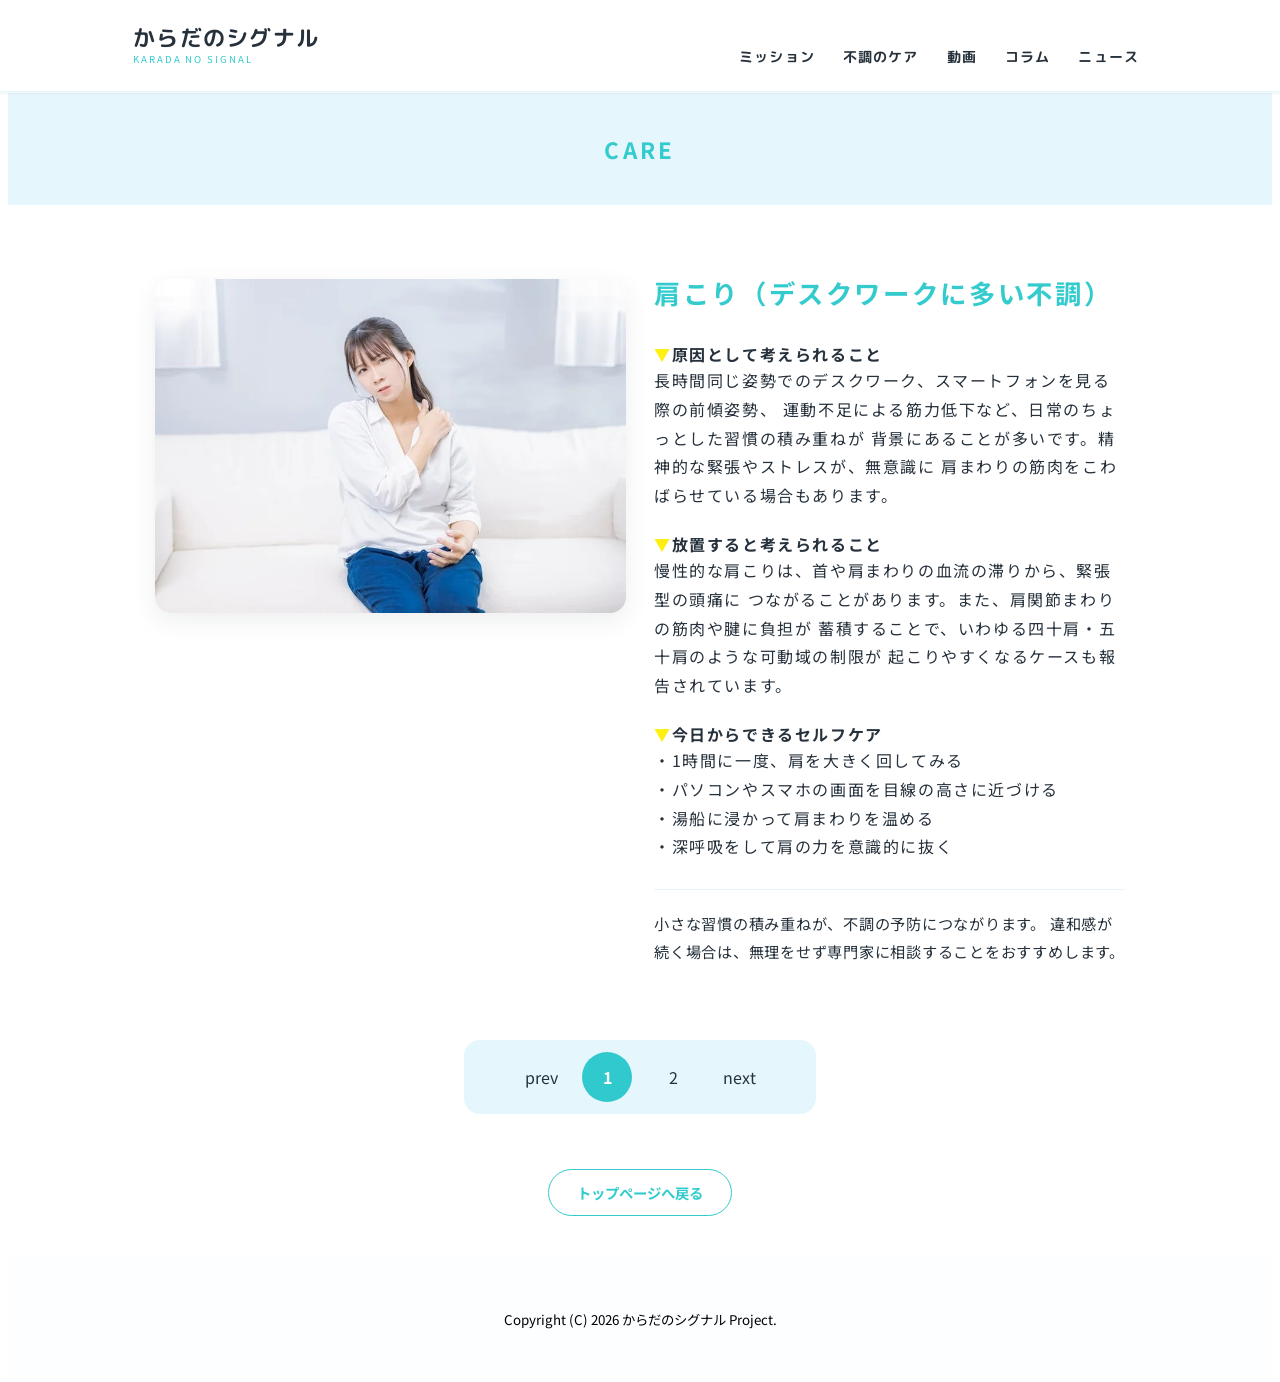
==== commit 3d03578d: "Slow 4Gでの表示速度を改善_2" ====
--- a/profile1.html
+++ b/profile1.html
@@ -7,8 +7,7 @@
     <link rel="stylesheet" href="index.css">
     
     <link rel="preconnect" href="https://fonts.googleapis.com">
-    <link href="https://fonts.googleapis.com/css2?family=Noto+Sans+JP:wght@400;500;700;900&family=Noto+Serif+JP:wght@500;700;900&display=swap" rel="stylesheet">
-    <link rel="stylesheet" href="https://cdnjs.cloudflare.com/ajax/libs/font-awesome/6.5.1/css/all.min.css">
+    <link href="https://fonts.googleapis.com/css2?family=Noto+Sans+JP:wght@400;700&family=M+PLUS+Rounded+1c:wght@700&display=swap" rel="stylesheet">
 </head>
 
 <body id="top">
@@ -19,7 +18,11 @@
                 <small>KARADA NO SIGNAL</small>
             </a>
 
-            <button class="hamburger" id="hamburger" aria-label="メニュー"><i class="fas fa-bars"></i></button>
+            <button class="hamburger" id="hamburger" aria-label="メニュー">
+                <span></span>
+                <span></span>
+                <span></span>
+            </button>
             <nav class="gnav" id="gnav">
 
                 <ul class="gnav__list">
@@ -73,7 +76,11 @@
                 <div class="profile-detail__inner">
                     <div class="profile-detail__content">
                         <div class="profile-detail__photo">
-                            <img src="./img/care_katakori.jpg" alt="肩をほぐす人">
+                            <picture class="optimized-picture">
+                                <source srcset="./img/care_katakori.webp" type="image/webp">
+                                <img src="./img/care_katakori.jpg" alt="肩をほぐす人" width="800" height="568"
+                                    loading="lazy">
+                            </picture>
                         </div>
                     
                         <div class="profile-detail__body">
@@ -142,9 +149,7 @@
         const gnav = document.getElementById('gnav');
         hamburger.addEventListener('click', function(){
             gnav.classList.toggle('is-open');
-            // const icon = hamburger.querySelector('i');
-            // icon.classList.toggle('fa-bars');
-            // icon.classList.toggle('fa-xmark');
+            hamburger.classList.toggle('is-open');
         })
 
         const gnavLinks = gnav.querySelectorAll('a');
@@ -156,4 +161,4 @@
     </script>
 
 </body>
-</html>+</html>
--- a/index.css
+++ b/index.css
@@ -159,6 +159,16 @@
 }
 
 /* main */
+.optimized-picture {
+    display: block;
+    width: 100%;
+}
+
+.hero__picture,
+.video__placeholder > .optimized-picture {
+    height: 100%;
+}
+
 .hero__split {
     display: grid;
     grid-template-columns: 1.2fr 1fr;
@@ -174,15 +184,15 @@
 .hero__panel {
     display: flex;
     align-items: center;
-    justify-content: center;
+    justify-content: flex-start;
     background-color: var(--color-primary-soft);
-    padding: 40px;
+    padding: 40px 40px 40px calc(18% - 12px);
 }
 
 .hero__panel .hero__catch {
     color: var(--color-text);
     text-shadow: none;
-    text-align: center;
+    text-align: left;
 }
 
 .hero__catch {
@@ -220,6 +230,17 @@
 .hero__catch-nowrap {
     display: inline-block;
     white-space: nowrap;
+    vertical-align: top;
+}
+
+/* 幅ごとの組みを切り替え（display:contents で子を親の行に参加させる） */
+.hero__catch-layout--pc,
+.hero__catch-layout--narrow {
+    display: none;
+}
+
+.hero__catch-layout--wide {
+    display: contents;
 }
 
 .hero__catch.is-molding .hero__catch-char {
@@ -286,6 +307,8 @@
 
 .mission__blue {
     background-color: var(--color-primary);
+    max-width: 100%;
+    overflow-x: clip;
 }
 
 .mission__blue .mission__inner {
@@ -322,10 +345,12 @@
 .mission__text {
     color: var(--color-surface);
     font-family: "M PLUS Rounded 1c", "Noto Sans JP", sans-serif;
-    text-align: center;
-    max-width: 720px;
-    /* 1行の文字数を制限して読みやすくする */
+    text-align: left;
+    width: fit-content;
+    max-width: min(720px, 100%);
+    /* 左揃えのまま、ブロック自体は中央に */
     margin: 0 auto;
+    box-sizing: border-box;
 }
 
 /* .mission__text-1st, */
@@ -337,6 +362,11 @@
     letter-spacing: 0.03em;
 }
 
+.mission__text-nowrap {
+    display: inline-block;
+    white-space: nowrap;
+}
+
 .mission__text-large1 {
     font-size: 1.15em;
     color: var(--color-accent);
@@ -347,6 +377,7 @@
     background-color: var(--color-bg-warm);
     padding: 60px 0 64px;
     text-align: center;
+    overflow-x: clip;
 }
 
 .mission__lime .mission__inner {
@@ -364,6 +395,21 @@
     padding-bottom: 16px;
     line-height: 1.6;
     text-align: center;
+    max-width: 100%;
+    box-sizing: border-box;
+}
+
+/* 通常は2行（〜プロジェクトが / 生まれました。）、狭い幅だけ3行 */
+.mission__catch-nowrap,
+.mission__catch-wide {
+    display: inline-block;
+    white-space: nowrap;
+    max-width: 100%;
+}
+
+.mission__catch-narrow,
+.mission__catch-br--narrow {
+    display: none;
 }
 
 .mission__point {
@@ -385,8 +431,15 @@
     letter-spacing: 0.1em;
 }
 
-.mission__point-badge i {
-    font-size: 1rem;
+.mission__point-icon {
+    width: 1rem;
+    height: 1rem;
+    flex: none;
+    fill: none;
+    stroke: currentColor;
+    stroke-width: 1.8;
+    stroke-linecap: round;
+    stroke-linejoin: round;
 }
 
 .mission__point-box {
@@ -403,26 +456,12 @@
     box-shadow: 0 10px 26px rgba(0, 0, 0, 0.08);
 }
 
-.mission__point-label {
-    display: inline-flex;
-    align-items: center;
-    position: absolute;
-    top: -16px;
-    left: 28px;
-    background-color: var(--color-primary);
-    color: var(--color-surface);
-    font-weight: 700;
-    font-size: 0.8rem;
-    letter-spacing: 0.15em;
-    padding: 7px 22px;
-    border-radius: 999px;
-    box-shadow: 0 6px 14px rgba(30, 155, 215, 0.3);
-}
-
 .mission__point-text {
     padding: 0;
-    margin: 0 0 14px;
-    text-align: center;
+    margin: 0 auto 14px;
+    text-align: left;
+    width: fit-content;
+    max-width: 100%;
 }
 
 .u-mark {
@@ -432,12 +471,11 @@
 
 .point-text-small {
     font-size: clamp(0.8rem, 0.75rem + 0.25vw, 0.92rem);
-    text-align: center;
+    text-align: left;
     margin-top: 12px;
     letter-spacing: 0.06em;
     font-family: "M PLUS Rounded 1c", "Noto Sans JP", sans-serif;
     display: block;
-    width: 100%;
     color: #6b7580;
 }
 
@@ -482,7 +520,8 @@
 
 .profile {
     background-color: var(--color-primary-soft);
-    padding: 50px 0 60px;
+    padding: 50px 0 54px;
+    overflow-x: clip;
 }
 
 .profile__inner {
@@ -605,7 +644,15 @@
     text-align: center;
     font-size: 1.4rem;
     font-weight: 700;
-    color: var(--color-text);
+    color: var(--color-primary-deep);
+    max-width: 100%;
+    box-sizing: border-box;
+}
+
+.profile__footer-nowrap {
+    display: inline-block;
+    white-space: nowrap;
+    max-width: 100%;
 }
 
 
@@ -660,57 +707,118 @@
     margin: 8px 0 38px;
 }
 
-/* .video__4vids{
-            display: grid;
-            grid-template-columns: repeat(2, 1fr);
-            gap: 68px 44px;
-        } */
-.swiper {
+.video-slider {
+    --slider-gap: 20px;
+    --slides-per-view: 1;
+}
+
+.video-slider__viewport {
+    position: relative;
     overflow: hidden;
-    /* はみ出た分を隠す */
-    /* ボタン実寸と揃える → Swiperの margin-top 計算で画像中央に来る */
-    --swiper-navigation-size: 40px;
-    --swiper-navigation-sides-offset: 10px;
-    --swiper-navigation-color: var(--color-primary);
-}
-
-.swiper-slide {
+    touch-action: pan-y;
+}
+
+.video-slider__track {
+    display: flex;
+    gap: var(--slider-gap);
+    transition: transform 0.6s ease;
+    will-change: transform;
+}
+
+.video-slider__track.is-static {
+    transition: none;
+}
+
+.video-slider__slide {
+    flex: 0 0 calc((100% - (var(--slides-per-view) - 1) * var(--slider-gap)) / var(--slides-per-view));
+    min-width: 0;
     height: auto;
-    /* 2枚並んだ時に高さを揃える */
-}
-
-.swiper-pagination-bullet {
+}
+
+.video-slider__pagination {
+    display: flex;
+    justify-content: center;
+    gap: 8px;
+    min-height: 10px;
+    margin-top: 18px;
+}
+
+.video-slider__dot {
+    width: 8px;
+    height: 8px;
+    padding: 0;
+    border: 0;
+    border-radius: 50%;
     background-color: var(--color-primary);
     opacity: 0.3;
-}
-
-.swiper-pagination-bullet-active {
+    cursor: pointer;
+    transition: opacity 0.2s ease, transform 0.2s ease;
+}
+
+.video-slider__dot.is-active {
     opacity: 1;
-}
-
-.swiper-button-prev,
-.swiper-button-next {
+    transform: scale(1.2);
+}
+
+.video-slider__button {
+    position: absolute;
+    top: 50%;
+    z-index: 2;
     width: 40px;
     height: 40px;
+    padding: 0;
+    border: 0;
     background-color: rgba(255, 255, 255, 0.8);
-    /* 円だけ半透明（矢印は不透明のまま） */
     border-radius: 50%;
     box-shadow: 0 4px 12px rgba(38, 49, 60, 0.15);
     color: var(--color-primary);
-}
-
-/* Swiper 12 は SVG。円内に余白が残るよう縮小＋線を足して太く */
-.swiper-button-prev svg,
-.swiper-button-next svg {
-    width: 16px;
-    height: 16px;
-}
-
-.swiper-button-prev svg path,
-.swiper-button-next svg path {
-    stroke: currentColor;
-    stroke-width: 1.4;
-    stroke-linejoin: round;
+    cursor: pointer;
+    transform: translateY(-50%);
+}
+
+.video-slider__button::before {
+    content: "";
+    display: block;
+    width: 10px;
+    height: 10px;
+    margin: auto;
+    border-top: 2px solid currentColor;
+    border-right: 2px solid currentColor;
+}
+
+.video-slider__button--prev {
+    left: 10px;
+}
+
+.video-slider__button--prev::before {
+    transform: translateX(2px) rotate(-135deg);
+}
+
+.video-slider__button--next {
+    right: 10px;
+}
+
+.video-slider__button--next::before {
+    transform: translateX(-2px) rotate(45deg);
+}
+
+.video-slider__button:focus-visible,
+.video-slider__dot:focus-visible {
+    outline: 3px solid var(--color-accent);
+    outline-offset: 3px;
+}
+
+@media screen and (min-width: 769px) {
+    .video-slider {
+        --slider-gap: 28px;
+        --slides-per-view: 2;
+    }
+}
+
+@media (prefers-reduced-motion: reduce) {
+    .video-slider__track {
+        transition: none;
+    }
 }
 
 .video__placeholder {
@@ -907,6 +1015,15 @@
     font-family: "M PLUS Rounded 1c", "Noto Sans JP", sans-serif;
 }
 
+.cta__heading-line {
+    display: inline-block;
+    white-space: nowrap;
+}
+
+.cta__br--sp {
+    display: none;
+}
+
 .cta__heading::first-line {
     letter-spacing: 0.15em;
 }
@@ -981,7 +1098,7 @@
     margin-top: 24px;
 }
 
-.news__list > li {
+.news__list>li {
     margin: 0;
 }
 
@@ -1065,6 +1182,16 @@
     transform: translateY(-3px);
 }
 
+.pagetop__icon {
+    width: 1.2rem;
+    height: 1.2rem;
+    fill: none;
+    stroke: currentColor;
+    stroke-width: 2;
+    stroke-linecap: round;
+    stroke-linejoin: round;
+}
+
 
 .footer {
     background-color: rgba(251, 254, 255, 0.602);
@@ -1090,7 +1217,7 @@
 
 .footer__logo-En {
     display: block;
-    margin: 0 0 24px;
+    margin: 0 0 22px;
     font-size: 0.6rem;
     letter-spacing: 0.2em;
     color: var(--color-primary);
@@ -1117,12 +1244,16 @@
     color: var(--color-primary);
 }
 
-.footer__copyright {
+.footer__copyright,
+.footer__notice {
     color: #8b95a1;
     font-size: 0.8rem;
 }
 
-
+.footer__copyright {
+    display: inline-block;
+    margin-top: 10px;
+}
 
 
 
@@ -1404,20 +1535,62 @@
 /* =============================================
    レスポンシブ対応（SP） - ブレークポイント 768px
    ============================================= */
+
+/* ハンバーガーボタン全体のスタイル（透明なボタンにする） */
 .hamburger {
-    display: none;
     background: none;
     border: none;
+    outline: none;
     cursor: pointer;
-    padding: 4px;
-    color: #595757;
-    font-size: 1.5rem;
-    line-height: 1;
-}
-
-.hamburger:hover {
-    color: #b5b5b6;
-}
+    position: relative;
+    width: 30px;
+    height: 24px;
+    padding: 0;
+    z-index: 100;
+    display: none;
+    /* 基本（PCサイズ）は非表示 */
+}
+
+/* 三本線の共通スタイル */
+.hamburger span {
+    position: absolute;
+    left: 0;
+    width: 100%;
+    height: 2px;
+    /* 線の太さ */
+    background-color: #333333;
+    border-radius: 2px;
+    transition: all 0.3s ease;
+    /* 開閉時のアニメーション用 */
+}
+
+/* 1本目・2本目・3本目の線の位置固定 */
+.hamburger span:nth-child(1) {
+    top: 0;
+}
+
+.hamburger span:nth-child(2) {
+    top: 11px;
+}
+
+.hamburger span:nth-child(3) {
+    bottom: 0;
+}
+
+/* メニューが開いたとき（is-open時）にバツ印にアニメーションさせる場合 */
+#hamburger.is-open span:nth-child(1) {
+    transform: translateY(11px) rotate(-45deg);
+}
+
+#hamburger.is-open span:nth-child(2) {
+    opacity: 0;
+    /* 真ん中の線を消す */
+}
+
+#hamburger.is-open span:nth-child(3) {
+    transform: translateY(-11px) rotate(45deg);
+}
+
 
 @media screen and (max-width: 768px) {
 
@@ -1518,9 +1691,10 @@
     }
 
     .mission__blue .mission__inner {
-        flex-wrap: nowrap;
-        padding: 28px 10px;
+        padding: 28px 4px;
         gap: 8px;
+        max-width: 100%;
+        box-sizing: border-box;
     }
 
     .mission__text {
@@ -1529,18 +1703,18 @@
 
     .mission__text-1st,
     .mission__text-2nd {
-        font-size: clamp(1rem, 1.4vw + 0.96rem, 1.2rem);
-        letter-spacing: 0.2em;
+        font-size: calc(clamp(1rem, 1.4vw + 0.96rem, 1.2rem) * 0.95);
+        letter-spacing: 0.06em;
     }
 
     .mission__text-3rd {
         font-size: clamp(1rem, 1.4vw + 0.96rem, 1.2rem);
-        letter-spacing: 0.2em;
+        letter-spacing: 0.06em;
     }
 
     .mission__text-large1 {
         font-size: clamp(1rem, 1.4vw + 0.96rem, 1.2rem);
-        letter-spacing: 0.2em;
+        letter-spacing: 0.06em;
     }
 
     .mission__text-large2 {
@@ -1549,18 +1723,24 @@
     }
 
     .mission__catch {
-        padding: 0 35px 0;
+        padding: 0 24px 16px;
     }
 
     .mission__catch-large {
         font-size: 2.2rem;
     }
 
-    .mission__point-label {
-        /* font-size: 1.3rem; */
-        font-size: 1.8rem;
-        /* padding: 0 20px 6px; */
-        padding: 0 48px 7px;
+    .mission__point-badge {
+        gap: 7px;
+        padding: 6px 16px;
+        font-size: 0.78rem;
+        letter-spacing: 0.09em;
+        margin-bottom: 8px;
+    }
+
+    .mission__point-icon {
+        width: 0.92rem;
+        height: 0.92rem;
     }
 
     .mission__point-box {
@@ -1593,6 +1773,10 @@
         border-left: none;
     }
 
+    .mission__lime {
+        padding: 44px 0 54px;
+    }
+
     .mission__lime img {
         max-width: 100%;
         height: auto;
@@ -1600,6 +1784,13 @@
 
 
     /* ===== PROFILE（トップページ） ===== */
+    .profile__heading h2,
+    .video__heading h2,
+    .topics__heading h2,
+    .news__heading h2 {
+        font-size: calc(2.4rem - 8px);
+    }
+
     .profile__inner {
         padding: 0 20px;
         margin-top: -8px;
@@ -1613,7 +1804,7 @@
 
     .profile__name {
         font-size: 0.95rem;
-        padding: 12px 12px 0;
+        padding: 10px 12px 0;
     }
 
     .profile__kana {
@@ -1621,17 +1812,22 @@
     }
 
     .profile__caption {
-        font-size: 0.75rem;
-        padding: 6px 12px 14px;
-        line-height: 1.5;
+        font-size: 0.68rem;
+        padding: 0 10px 5px;
+        line-height: 1.4;
     }
 
     .profile__footer {
-        font-size: 1.33rem;
+        font-size: 1.2rem;
         letter-spacing: 0.04em;
-        padding: 48px 40px 0;
+        padding: 48px 8px 0;
         margin: 0 0 6px;
         font-feature-settings: "palt";
+    }
+
+    .profile__footer-nowrap {
+        display: block;
+        text-align: center;
     }
 
     /* ===== VIDEO ===== */
@@ -1659,13 +1855,13 @@
 
     .topics__3cards {
         grid-template-columns: 1fr;
-        gap: 40px;
+        gap: 34px;
         padding: 0 40px;
     }
 
     .topics__new {
-        top: 30px;
-        left: 30px;
+        top: 14px;
+        left: 22px;
         padding: 7px 21px;
         font-size: 1.05rem;
         letter-spacing: 0.12em;
@@ -1678,6 +1874,10 @@
 
     .cta__heading {
         font-size: 1.1rem;
+    }
+
+    .cta__br--sp {
+        display: revert;
     }
 
     .cta__catch {
@@ -1713,6 +1913,40 @@
         font-size: clamp(0.9rem, 0.762rem + 0.69vw, 1.2rem);
     }
 
+    /* ニュースだけ1つ下段に落ちないよう、上3・下2で整列 */
+    .footer__nav {
+        display: grid;
+        grid-template-columns: repeat(6, max-content);
+        justify-content: center;
+        justify-items: center;
+        column-gap: 22px;
+        row-gap: 7px;
+    }
+
+    .footer__nav li:nth-child(1) {
+        grid-column: 1 / 3;
+    }
+
+    .footer__nav li:nth-child(2) {
+        grid-column: 3 / 5;
+    }
+
+    .footer__nav li:nth-child(3) {
+        grid-column: 5 / 7;
+    }
+
+    .footer__nav li:nth-child(4) {
+        grid-column: 2 / 4;
+    }
+
+    .footer__nav li:nth-child(5) {
+        grid-column: 4 / 6;
+    }
+
+    .footer__nav a {
+        font-size: 0.8rem;
+    }
+
     .pagetop-wrap {
         padding: 20px 20px 0;
     }
@@ -1724,7 +1958,7 @@
     }
 
     .profile-detail__content {
-        flex-direction: column;
+        grid-template-columns: 1fr;
         gap: 20px;
     }
 
@@ -1782,4 +2016,61 @@
 
 }
 
-/* end @media 768px */+/* 狭い幅ではヒーローを画像とテキスト半々に */
+@media screen and (max-width: 600px) {
+    .hero__split {
+        grid-template-columns: 1fr 1fr;
+    }
+
+    .hero__picture,
+    .hero__split .hero__img,
+    .hero__panel {
+        min-width: 0;
+        /* nowrap文字で列が押し広がるのを防ぐ */
+    }
+
+    .hero__panel {
+        padding: 20px 12px 20px calc(16% - 12px);
+    }
+}
+
+/* PCは「小さな不調を放置／していませんか？」 */
+@media screen and (min-width: 993px) {
+    .hero__catch-layout--wide {
+        display: none;
+    }
+
+    .hero__catch-layout--pc {
+        display: contents;
+    }
+}
+
+/* さらに狭い幅では「小さな」→「不調を」→「放置して」→「いませんか？」 */
+@media screen and (max-width: 360px) {
+
+    .hero__catch-layout--wide,
+    .hero__catch-layout--pc {
+        display: none;
+    }
+
+    .hero__catch-layout--narrow {
+        display: contents;
+    }
+}
+
+/* 狭い幅（〜400px）ではミッションキャッチを3行に */
+@media screen and (max-width: 400px) {
+    .mission__catch-wide {
+        display: none;
+    }
+
+    .mission__catch-narrow {
+        display: inline-block;
+        white-space: nowrap;
+        max-width: 100%;
+    }
+
+    .mission__catch-br--narrow {
+        display: revert;
+    }
+}
